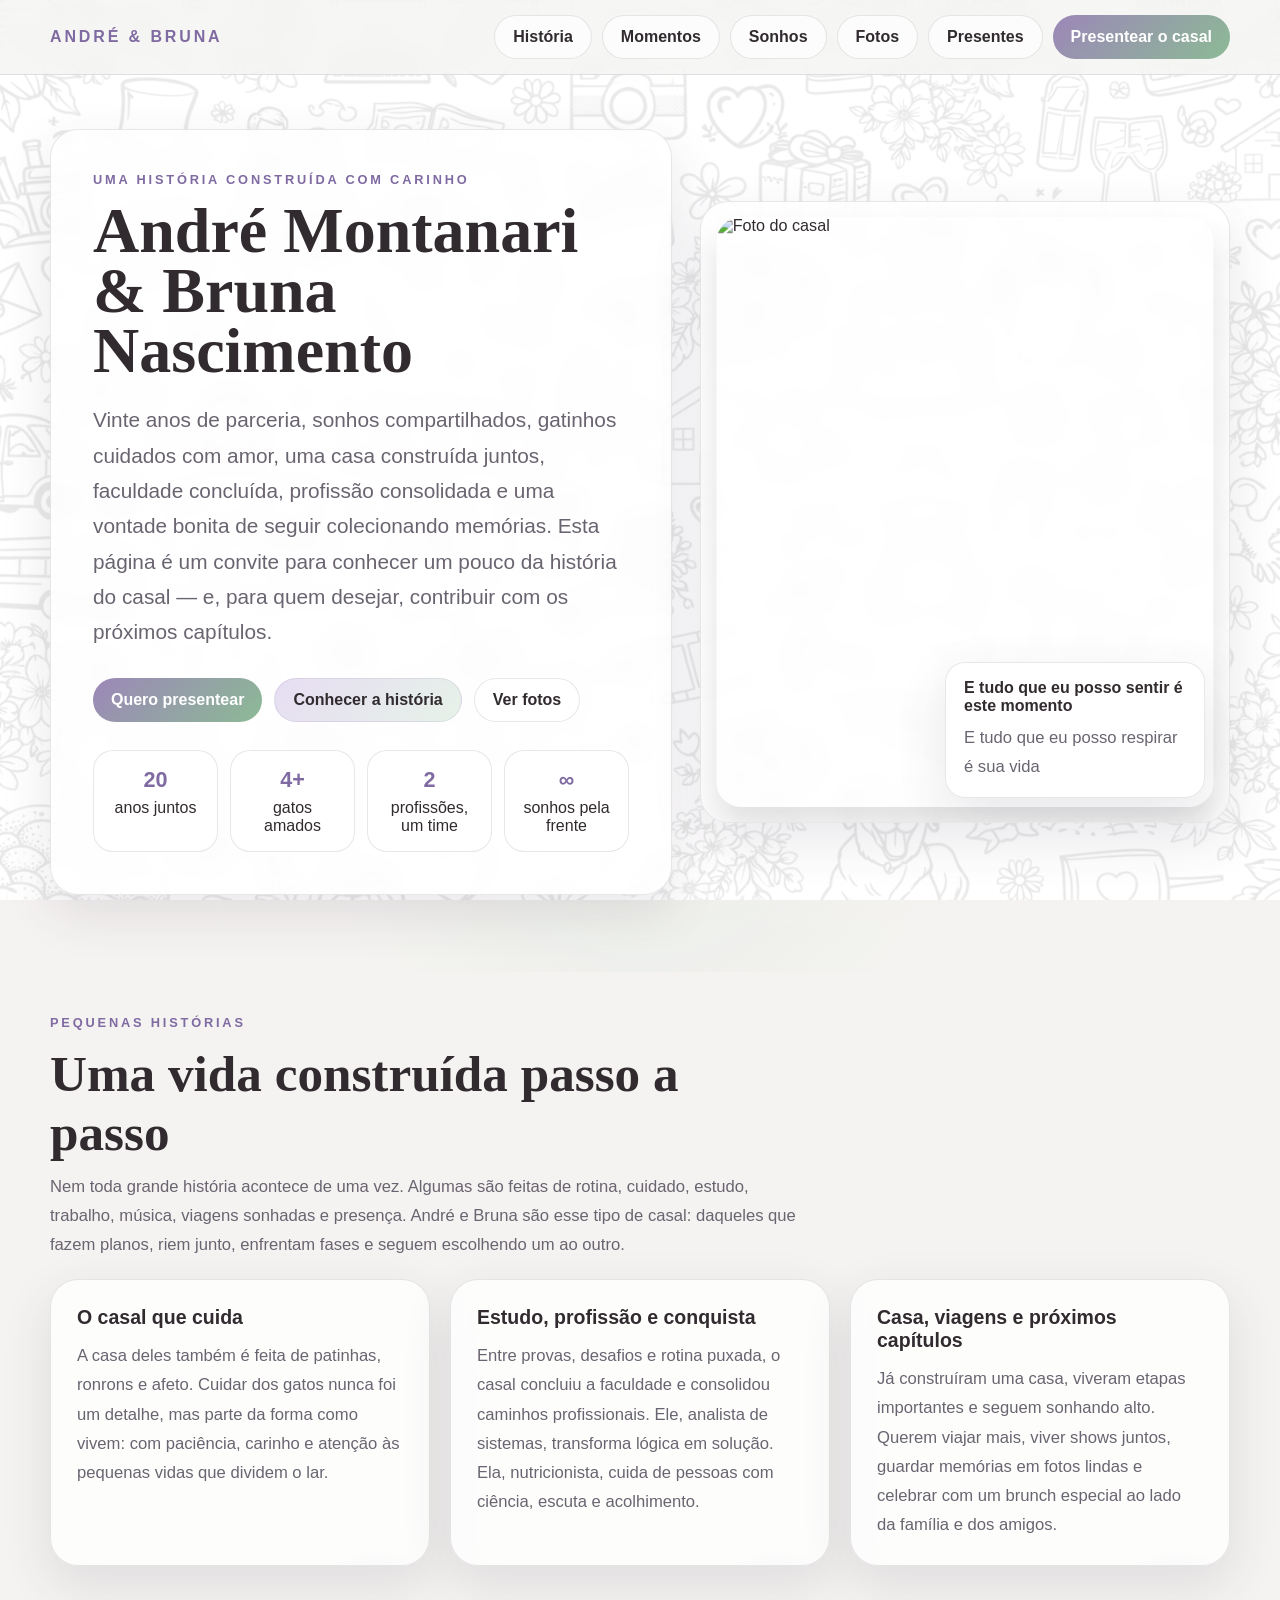
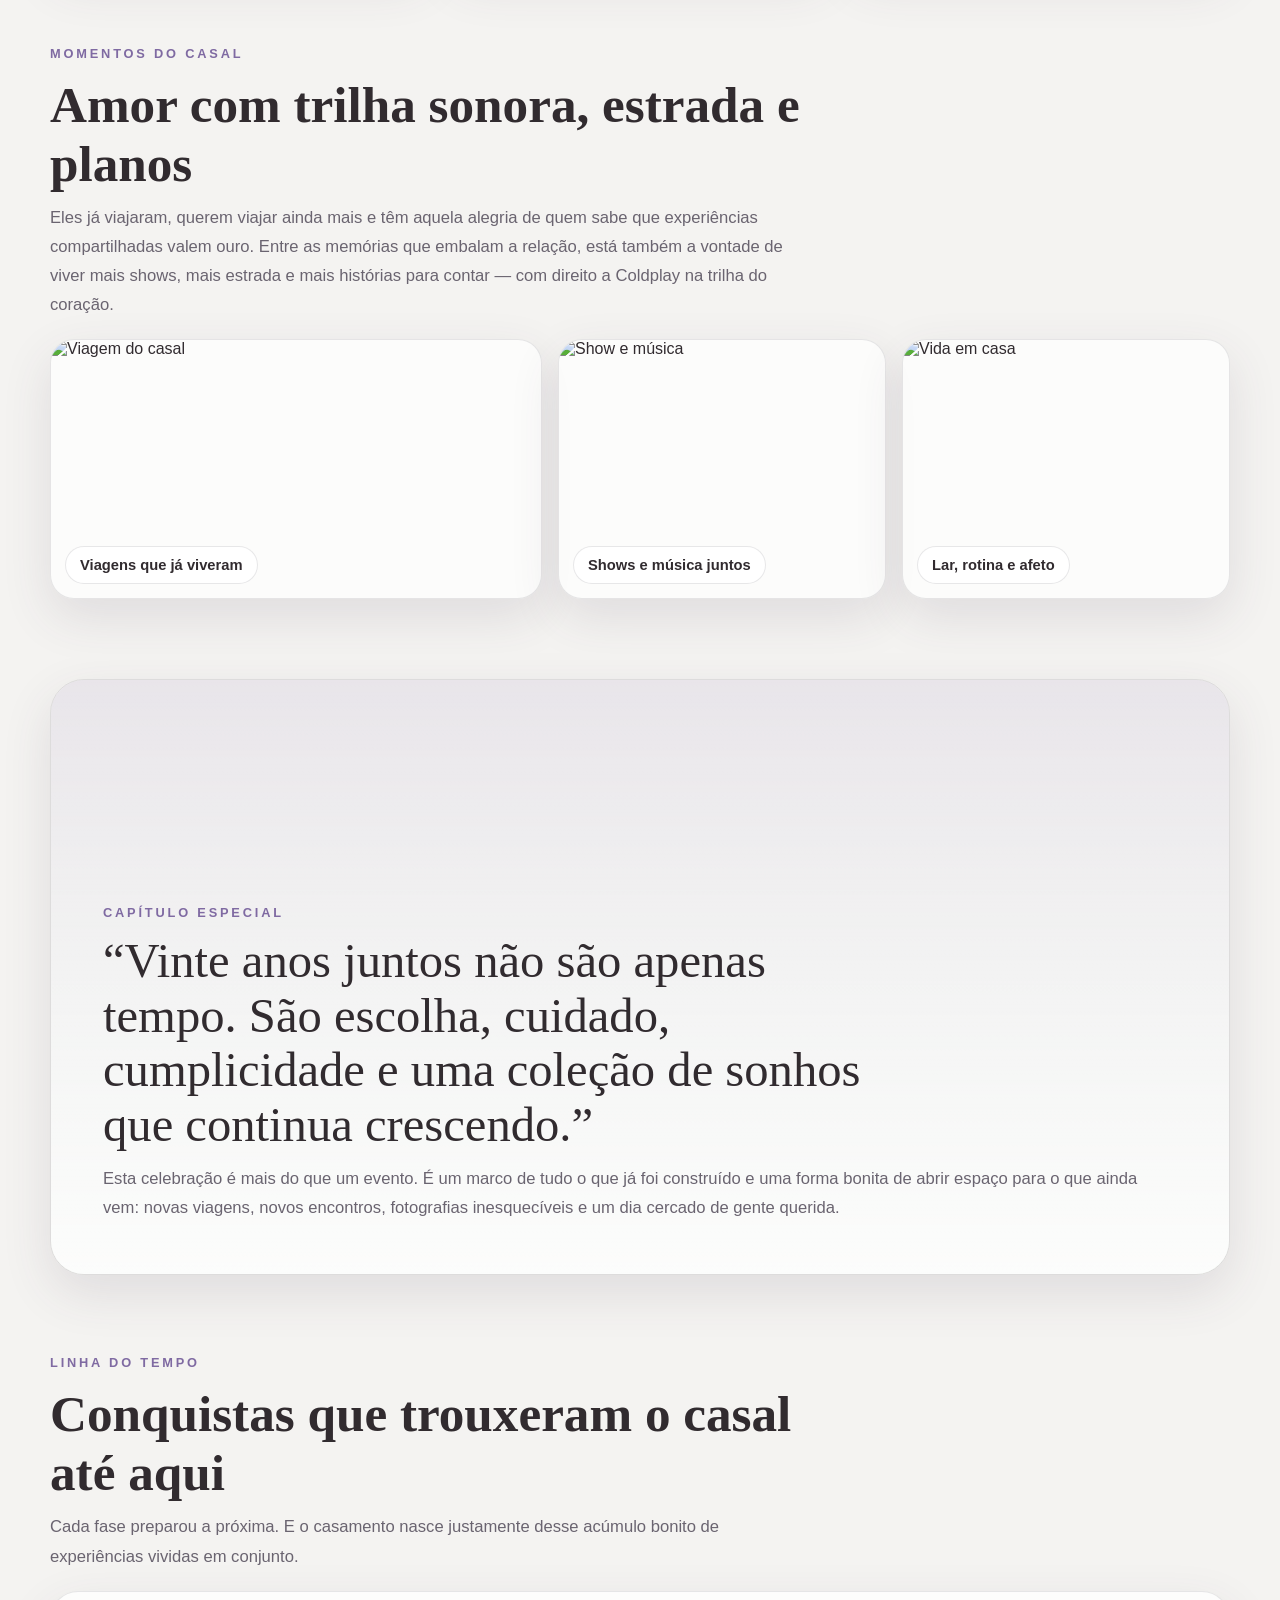
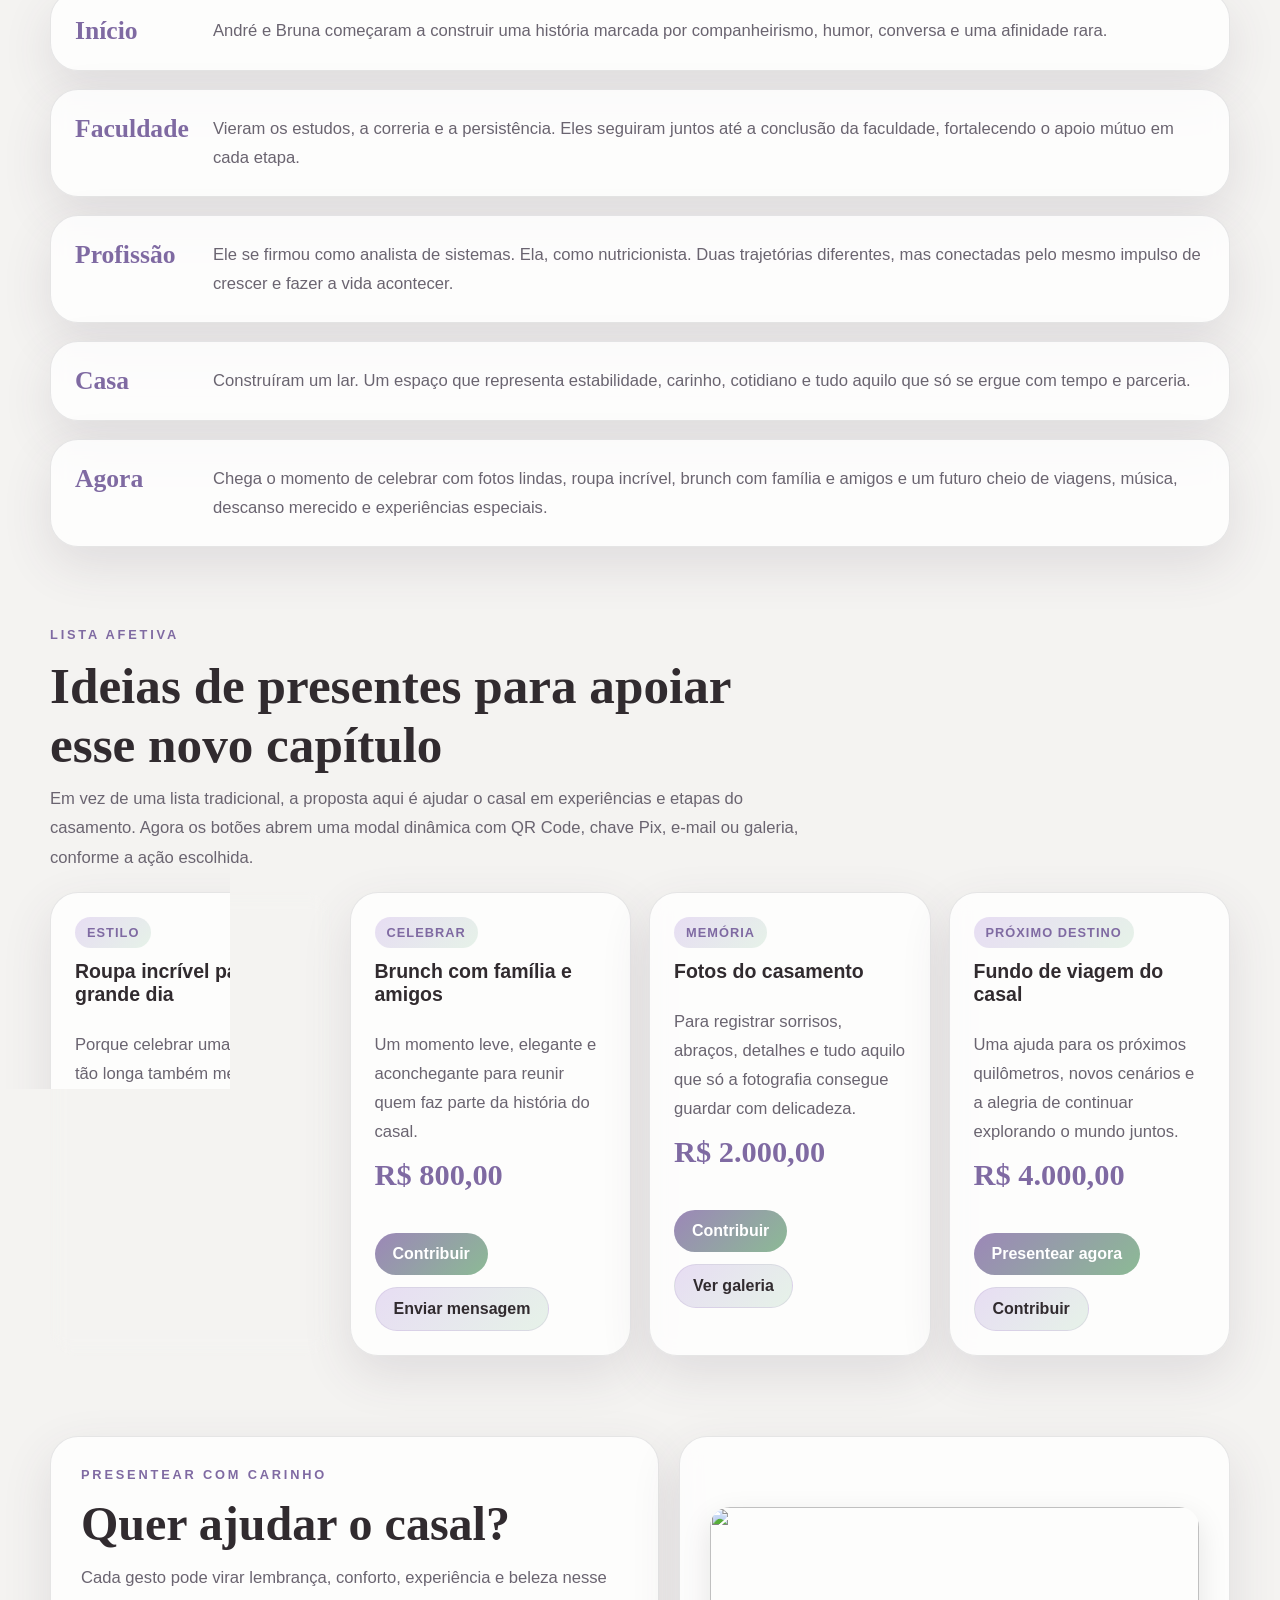
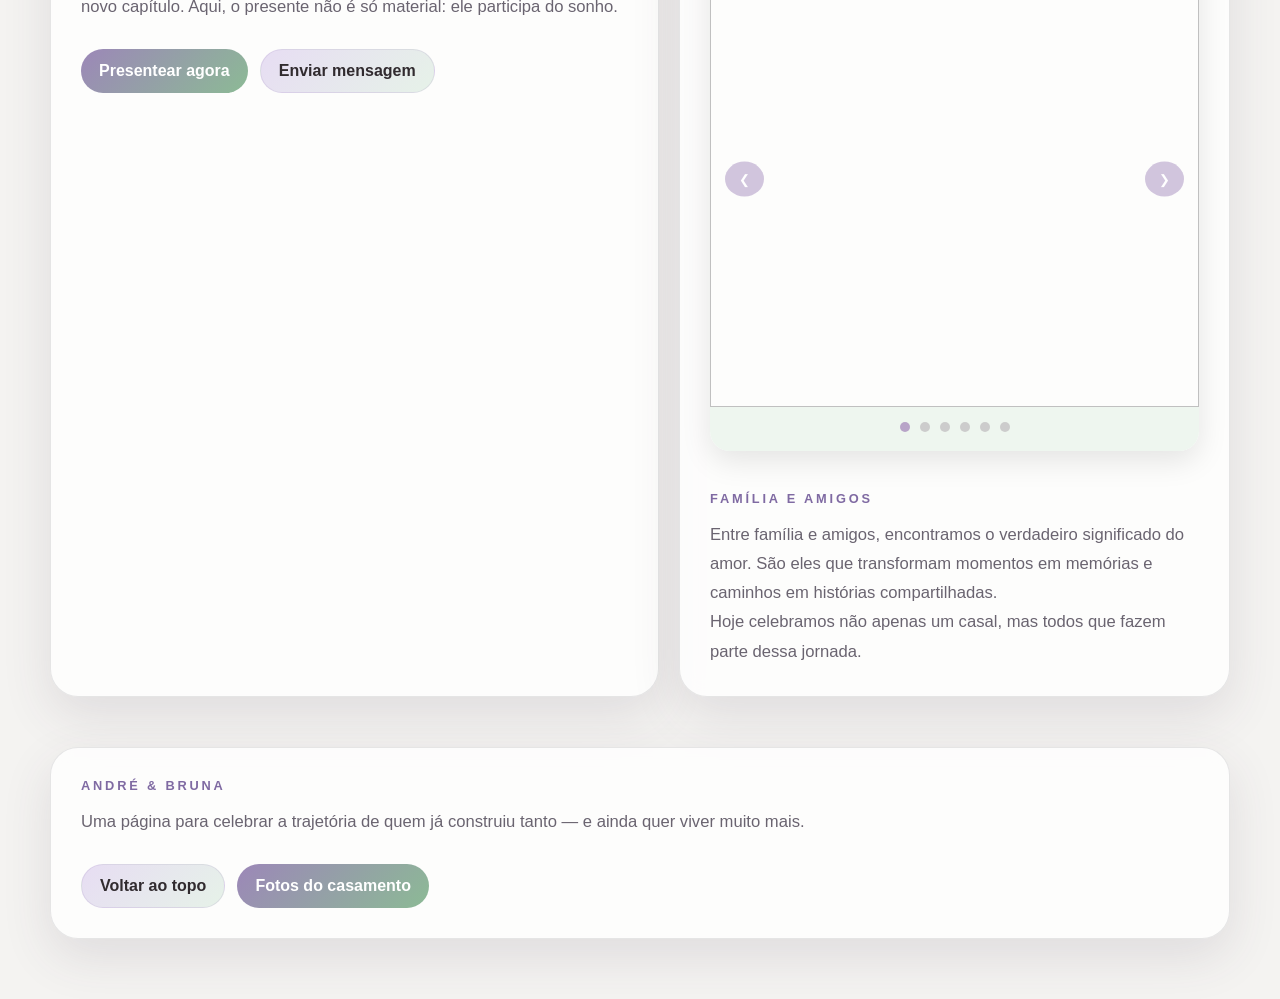
==== index.html @ 3eb87383 "Rename index.html.html to index.html" ====
<!DOCTYPE html>
<html lang="pt-BR">

<head>
  <meta charset="UTF-8" />
  <meta name="viewport" content="width=device-width, initial-scale=1.0" />
  <title>André & Bruna — Nossa História</title>
  <link href="style.css" rel="stylesheet" />
</head>

<body id="top">
  <div class="parallax-layer" id="pageParallax"></div>

  <header>
    <div class="container nav">
      <div class="brand">André & Bruna</div>
      <nav class="nav-links">
        <a href="#historia">História</a>
        <a href="#momentos">Momentos</a>
        <a href="#sonhos">Sonhos</a>
        <a href="#" data-open-modal="fotos">Fotos</a>
        <a href="#presentes">Presentes</a>
        <a href="#" data-open-modal="contribuir" class="btn primary">Presentear o casal</a>
      </nav>
    </div>
  </header>

  <main>
    <section class="hero">
      <div class="container hero-grid">
        <div class="hero-copy glass reveal">
          <div class="eyebrow">Uma história construída com carinho</div>
          <h1>André Montanari <br>& Bruna Nascimento</h1>
          <p class="subtitle">
            Vinte anos de parceria, sonhos compartilhados, gatinhos cuidados com amor, uma casa construída juntos,
            faculdade concluída, profissão consolidada e uma vontade bonita de seguir colecionando memórias.
            Esta página é um convite para conhecer um pouco da história do casal — e, para quem desejar,
            contribuir com os próximos capítulos.
          </p>

          <div class="hero-actions">
            <a href="#" class="btn primary" data-open-modal="presentear">Quero presentear</a>
            <a href="#historia" class="btn secondary">Conhecer a história</a>
            <a href="#" class="btn" data-open-modal="fotos">Ver fotos</a>
          </div>

          <div class="hero-mini">
            <div class="mini-item">
              <strong>20</strong>
              anos juntos
            </div>
            <div class="mini-item">
              <strong>4+</strong>
              gatos amados
            </div>
            <div class="mini-item">
              <strong>2</strong>
              profissões, um time
            </div>
            <div class="mini-item">
              <strong>∞</strong>
              sonhos pela frente
            </div>
          </div>
        </div>

        <div class="hero-photo-card glass reveal">
          <img class="hero-photo" src="fotos/foto_inicial.png" alt="Foto do casal" />
          <div class="floating-note">
            <strong>E tudo que eu posso sentir é este momento</strong>
            <div class="tiny" style="margin-top:8px;">
              E tudo que eu posso respirar é sua vida
            </div>
          </div>
        </div>
      </div>
    </section>

    <section id="historia">
      <div class="container">
        <div class="section-head reveal">
          <div class="eyebrow">Pequenas histórias</div>
          <h2>Uma vida construída passo a passo</h2>
          <p>
            Nem toda grande história acontece de uma vez. Algumas são feitas de rotina, cuidado, estudo, trabalho,
            música, viagens sonhadas e presença. André e Bruna são esse tipo de casal: daqueles que fazem planos,
            riem junto, enfrentam fases e seguem escolhendo um ao outro.
          </p>
        </div>

        <div class="story-grid">
          <article class="section-card glass reveal">
            <h3>O casal que cuida</h3>
            <p>
              A casa deles também é feita de patinhas, ronrons e afeto. Cuidar dos gatos nunca foi um detalhe,
              mas parte da forma como vivem: com paciência, carinho e atenção às pequenas vidas que dividem o lar.
            </p>
          </article>

          <article class="section-card glass reveal">
            <h3>Estudo, profissão e conquista</h3>
            <p>
              Entre provas, desafios e rotina puxada, o casal concluiu a faculdade e consolidou caminhos profissionais.
              Ele, analista de sistemas, transforma lógica em solução. Ela, nutricionista, cuida de pessoas com ciência,
              escuta e acolhimento.
            </p>
          </article>

          <article class="section-card glass reveal">
            <h3>Casa, viagens e próximos capítulos</h3>
            <p>
              Já construíram uma casa, viveram etapas importantes e seguem sonhando alto. Querem viajar mais,
              viver shows juntos, guardar memórias em fotos lindas e celebrar com um brunch especial ao lado da família
              e dos amigos.
            </p>
          </article>
        </div>
      </div>
    </section>

    <section id="momentos">
      <div class="container">
        <div class="section-head reveal">
          <div class="eyebrow">Momentos do casal</div>
          <h2>Amor com trilha sonora, estrada e planos</h2>
          <p>
            Eles já viajaram, querem viajar ainda mais e têm aquela alegria de quem sabe que experiências compartilhadas
            valem ouro. Entre as memórias que embalam a relação, está também a vontade de viver mais shows, mais estrada
            e mais histórias para contar — com direito a Coldplay na trilha do coração.
          </p>
        </div>

        <div class="photo-strip">
          <div class="photo-box reveal">
            <img src="fotos/foto_viagem.png" alt="Viagem do casal" />
            <div class="photo-label">Viagens que já viveram</div>
          </div>
          <div class="photo-box reveal">
            <img src="fotos/foto_show.png" alt="Show e música" />
            <div class="photo-label">Shows e música juntos</div>
          </div>
          <div class="photo-box reveal">
            <img src="fotos/foto_rotina.png" alt="Vida em casa" />
            <div class="photo-label">Lar, rotina e afeto</div>
          </div>
        </div>
      </div>
    </section>

    <section>
      <div class="container">
        <div class="parallax-banner reveal">
          <div class="parallax-media" id="bannerParallax"></div>
          <div class="parallax-overlay"></div>
          <div class="parallax-content">
            <div class="eyebrow">Capítulo especial</div>
            <div class="quote">
              “Vinte anos juntos não são apenas tempo. São escolha, cuidado, cumplicidade e uma coleção de sonhos que
              continua crescendo.”
            </div>
            <p>
              Esta celebração é mais do que um evento. É um marco de tudo o que já foi construído e uma forma bonita
              de abrir espaço para o que ainda vem: novas viagens, novos encontros, fotografias inesquecíveis e um dia
              cercado de gente querida.
            </p>
          </div>
        </div>
      </div>
    </section>

    <section id="sonhos">
      <div class="container">
        <div class="section-head reveal">
          <div class="eyebrow">Linha do tempo</div>
          <h2>Conquistas que trouxeram o casal até aqui</h2>
          <p>
            Cada fase preparou a próxima. E o casamento nasce justamente desse acúmulo bonito de experiências vividas em
            conjunto.
          </p>
        </div>

        <div class="timeline">
          <article class="timeline-card glass reveal">
            <div class="timeline-year">Início</div>
            <p>
              André e Bruna começaram a construir uma história marcada por companheirismo, humor, conversa e uma
              afinidade rara.
            </p>
          </article>
          <article class="timeline-card glass reveal">
            <div class="timeline-year">Faculdade</div>
            <p>
              Vieram os estudos, a correria e a persistência. Eles seguiram juntos até a conclusão da faculdade,
              fortalecendo o apoio mútuo em cada etapa.
            </p>
          </article>
          <article class="timeline-card glass reveal">
            <div class="timeline-year">Profissão</div>
            <p>
              Ele se firmou como analista de sistemas. Ela, como nutricionista. Duas trajetórias diferentes, mas
              conectadas
              pelo mesmo impulso de crescer e fazer a vida acontecer.
            </p>
          </article>
          <article class="timeline-card glass reveal">
            <div class="timeline-year">Casa</div>
            <p>
              Construíram um lar. Um espaço que representa estabilidade, carinho, cotidiano e tudo aquilo que só se
              ergue com tempo e parceria.
            </p>
          </article>
          <article class="timeline-card glass reveal">
            <div class="timeline-year">Agora</div>
            <p>
              Chega o momento de celebrar com fotos lindas, roupa incrível, brunch com família e amigos e um futuro
              cheio de viagens,
              música, descanso merecido e experiências especiais.
            </p>
          </article>
        </div>
      </div>
    </section>

    <section id="presentes">
      <div class="container">
        <div class="section-head reveal">
          <div class="eyebrow">Lista afetiva</div>
          <h2>Ideias de presentes para apoiar esse novo capítulo</h2>
          <p>
            Em vez de uma lista tradicional, a proposta aqui é ajudar o casal em experiências e etapas do casamento.
            Agora os botões abrem uma modal dinâmica com QR Code, chave Pix, e-mail ou galeria, conforme a ação
            escolhida.
          </p>
        </div>

        <div class="wish-grid">

          <article class="gift-card glass reveal">
            <div class="tag">Estilo</div>
            <h3>Roupa incrível para o grande dia</h3>
            <p>
              Porque celebrar uma história tão longa também merece beleza, presença e um visual à altura do momento.
            </p>
            <div class="price">R$ 700,00</div>
            <div class="gift-actions">
              <a href="#" class="btn primary" data-open-modal="presentear">Presentear agora</a>
              <a href="#" class="btn secondary" data-open-modal="mensagem">Enviar mensagem</a>
            </div>
          </article>

          <article class="gift-card glass reveal">
            <div class="tag">Celebrar</div>
            <h3>Brunch com família e amigos</h3>
            <p>
              Um momento leve, elegante e aconchegante para reunir quem faz parte da história do casal.
            </p>
            <div class="price">R$ 800,00</div>
            <div class="gift-actions">
              <a href="#" class="btn primary" data-open-modal="contribuir">Contribuir</a>
              <a href="#" class="btn secondary" data-open-modal="mensagem">Enviar mensagem</a>
            </div>
          </article>


          <article class="gift-card glass reveal">
            <div class="tag">Memória</div>
            <h3>Fotos do casamento</h3>
            <p>
              Para registrar sorrisos, abraços, detalhes e tudo aquilo que só a fotografia consegue guardar com
              delicadeza.
            </p>
            <div class="price">R$ 2.000,00</div>
            <div class="gift-actions">
              <a href="#" class="btn primary" data-open-modal="fotos">Contribuir</a>
              <a href="#" class="btn secondary" data-open-modal="fotos">Ver galeria</a>
            </div>
          </article>



          <article class="gift-card glass reveal">
            <div class="tag">Próximo destino</div>
            <h3>Fundo de viagem do casal</h3>
            <p>
              Uma ajuda para os próximos quilômetros, novos cenários e a alegria de continuar explorando o mundo juntos.
            </p>
            <div class="price">R$ 4.000,00</div>
            <div class="gift-actions">
              <a href="#" class="btn primary" data-open-modal="presentear">Presentear agora</a>
              <a href="#" class="btn secondary" data-open-modal="contribuir">Contribuir</a>
            </div>
          </article>
        </div>
      </div>
    </section>

    <section id="ajudar">
      <div class="container cta-panel">
        <div class="cta-box glass reveal">
          <div class="eyebrow">Presentear com carinho</div>
          <h2
            style="font-family: Georgia, 'Times New Roman', serif; font-size: clamp(2rem, 4vw, 3rem); margin-bottom: 12px;">
            Quer ajudar o casal?</h2>
          <p>
            Cada gesto pode virar lembrança, conforto, experiência e beleza nesse novo capítulo. Aqui, o presente não é
            só material:
            ele participa do sonho.
          </p>
          <div class="button-stack">
            <a href="#" class="btn primary" data-open-modal="presentear">Presentear agora</a>
            <a href="#" class="btn secondary" data-open-modal="mensagem">Enviar mensagem</a>
          </div>
        </div>


        <div class="footer-card glass reveal">
          <div class="casal-slider">
          <div class="casal-slides">
            <img src="fotos/primeiro_ano.png" class="casal-slide active">
            <img src="fotos/bru_faby.png" class="casal-slide">
            <img src="fotos/amigos.png" class="casal-slide">
            <img src="fotos/familia.jpeg" class="casal-slide">
            <img src="fotos/carlos_e_amanda.jpeg" class="casal-slide">
            <img src="fotos/bruna_familia.jpeg" class="casal-slide">
          </div>

          <button class="casal-prev">&#10094;</button>
          <button class="casal-next">&#10095;</button>

          <div class="casal-dots"></div>
        </div>
          <div class="eyebrow">Família e Amigos</div>
          <p>
            Entre família e amigos, encontramos o verdadeiro significado do amor.
            São eles que transformam momentos em memórias e caminhos em histórias compartilhadas.
          </p>
          <p class="tiny">
            Hoje celebramos não apenas um casal, mas todos que fazem parte dessa jornada.
          </p>

        </div>
        
      </div>
    </section>
  </main>

  <footer>
    <div class="container">
      <div class="footer-card glass reveal">
        <div class="eyebrow">André & Bruna</div>
        <p>
          Uma página para celebrar a trajetória de quem já construiu tanto — e ainda quer viver muito mais.
        </p>
        <div class="button-stack">
          <a href="#top" class="btn secondary">Voltar ao topo</a>
          <a href="#" class="btn primary" data-open-modal="fotos">Fotos do casamento</a>
        </div>
      </div>
    </div>
  </footer>

  <div class="modal" id="dynamicModal" aria-hidden="true">
    <div class="modal-panel">
      <div class="modal-close">
        <button type="button" id="closeModal" aria-label="Fechar modal">✕</button>
      </div>
      <div class="modal-content">
        <div class="modal-gallery">
          <div class="carousel">
            <div class="carousel-track" id="carouselTrack"></div>
            <div class="carousel-nav">
              <button type="button" id="prevSlide" aria-label="Foto anterior">←</button>
              <button type="button" id="nextSlide" aria-label="Próxima foto">→</button>
            </div>
          </div>
          <div class="carousel-dots" id="carouselDots"></div>
        </div>
        <div class="modal-info">
          <div class="modal-tag" id="modalTag">Modal</div>
          <div class="modal-title" id="modalTitle">Título</div>
          <p class="modal-copy" id="modalCopy">Conteúdo</p>
          <div class="modal-value" id="modalValue"></div>
          <div class="pix-box" id="pixBox">
            <div class="pix-row">
              <div class="qrcode">
                <img id="qrImage"
                  src="https://api.qrserver.com/v1/create-qr-code/?size=400x400&data=chavepix@example.com"
                  alt="QR Code Pix" />
              </div>
              <div class="pix-code">
                <strong>Chave Pix</strong>
                <div class="code-box" id="pixKey">chavepix@example.com</div>
                <strong style="display:block; margin-top:14px;">Pix copia e cola</strong>
                <div class="code-box" id="pixCopyCode">
                  00020126330014BR.GOV.BCB.PIX0111chavepix5204000053039865802BR5925Andre e
                  Bruna6009SAOPAULO62070503***6304ABCD</div>
              </div>
            </div>
            <div class="modal-actions">
              <button type="button" class="modal-btn primary" id="copyPixBtn">Copiar chave Pix</button>
              <button type="button" class="modal-btn secondary" id="copyCodeBtn">Copiar código Pix</button>
            </div>
            <div class="modal-note" id="pixNote">Substitua a chave e o QR Code pelos dados reais do casal.</div>
          </div>
          <div class="modal-actions" id="extraActions"></div>
        </div>
      </div>
    </div>
  </div>

  <script src="script.js"></script>


  <script>
    let index = 0;
    const slides = document.querySelectorAll(".slide");
    const dotsContainer = document.querySelector(".dots");

    // Criar dots
    slides.forEach((_, i) => {
      const dot = document.createElement("span");
      dot.addEventListener("click", () => showSlide(i));
      dotsContainer.appendChild(dot);
    });

    const dots = document.querySelectorAll(".dots span");

    function showSlide(i) {
      slides[index].classList.remove("active");
      dots[index].classList.remove("active");

      index = i;

      slides[index].classList.add("active");
      dots[index].classList.add("active");
    }

    function nextSlide() {
      let i = (index + 1) % slides.length;
      showSlide(i);
    }

    function prevSlide() {
      let i = (index - 1 + slides.length) % slides.length;
      showSlide(i);
    }

    // Botões
    document.querySelector(".next").onclick = nextSlide;
    document.querySelector(".prev").onclick = prevSlide;

    // Autoplay
    setInterval(nextSlide, 4000);

    // Inicial
    showSlide(0);
  </script>



</body>


</html>
---- style.css ----
:root {
    --bg: #f4f3f1;
    --surface: rgba(255, 255, 255, 0.78);
    --surface-strong: rgba(255, 255, 255, 0.9);
    --text: #312b2f;
    --muted: #6a6470;
    --line: rgba(86, 88, 96, 0.14);
    --accent: #9c87b8;
    --accent-strong: #7f6aa2;
    --accent-soft: #e7ddf3;
    --green: #b9d8bf;
    --green-strong: #8cba95;
    --green-soft: #e6f2e8;
    --shadow: 0 18px 50px rgba(70, 60, 80, 0.12);
    --radius: 28px;
    --max: 1180px;
}

* {
    box-sizing: border-box;
}

html {
    scroll-behavior: smooth;
}

body {
    margin: 0;
    font-family: "Segoe UI", Arial, sans-serif;
    color: var(--text);
    background: var(--bg);
    overflow-x: hidden;
}

body::before {
    content: "";
    position: fixed;
    inset: 0;
    background:
        linear-gradient(rgba(244, 243, 241, 0.9), rgba(244, 243, 241, 0.92)),
        url('a_black_and_white_seamless_digital_line_art_illust.png') center/cover no-repeat;
    z-index: -3;
    transform: scale(1.05);
    filter: saturate(.8);
}

.parallax-layer {
    position: fixed;
    inset: -8%;
    background:
        radial-gradient(circle at 20% 20%, rgba(255, 255, 255, 0.55), transparent 30%),
        radial-gradient(circle at 80% 30%, rgba(156, 135, 184, 0.18), transparent 25%),
        radial-gradient(circle at 50% 80%, rgba(185, 216, 191, 0.18), transparent 30%);
    z-index: -2;
    will-change: transform;
    pointer-events: none;
}

.container {
    width: min(calc(100% - 32px), var(--max));
    margin: 0 auto;
}

.glass {
    background: var(--surface);
    border: 1px solid var(--line);
    backdrop-filter: blur(10px);
    -webkit-backdrop-filter: blur(10px);
    box-shadow: var(--shadow);
}

header {
    position: sticky;
    top: 0;
    z-index: 40;
    backdrop-filter: blur(10px);
    -webkit-backdrop-filter: blur(10px);
    background: rgba(244, 243, 241, 0.76);
    border-bottom: 1px solid var(--line);
}

.nav {
    display: flex;
    align-items: center;
    justify-content: space-between;
    gap: 20px;
    min-height: 74px;
}

.brand {
    font-size: 1rem;
    letter-spacing: .18em;
    text-transform: uppercase;
    font-weight: 700;
    color: var(--accent-strong);
}

.nav-links {
    display: flex;
    flex-wrap: wrap;
    gap: 10px;
}

.nav-links a,
.btn,
.modal-btn {
    text-decoration: none;
    color: var(--text);
    border: 1px solid var(--line);
    background: rgba(255, 255, 255, 0.68);
    padding: 12px 18px;
    border-radius: 999px;
    transition: transform .25s ease, box-shadow .25s ease, background .25s ease, border-color .25s ease;
    display: inline-flex;
    align-items: center;
    justify-content: center;
    gap: 8px;
    cursor: pointer;
    font-weight: 600;
}

.nav-links a:hover,
.btn:hover,
.modal-btn:hover {
    transform: translateY(-2px) scale(1.02);
    box-shadow: 0 12px 24px rgba(70, 60, 80, .09);
    border-color: rgba(156, 135, 184, .35);
    background: rgba(255, 255, 255, .94);
}

.btn.primary,
.modal-btn.primary {
    background: linear-gradient(135deg, var(--accent), var(--green-strong));
    color: #fff;
    border: none;
}

.btn.secondary,
.modal-btn.secondary {
    background: linear-gradient(135deg, var(--accent-soft), var(--green-soft));
    border-color: rgba(156, 135, 184, .18);
}

.btn.primary:hover,
.modal-btn.primary:hover {
    box-shadow: 0 14px 28px rgba(127, 106, 162, .22);
}

.hero {
    min-height: 100vh;
    display: grid;
    align-items: center;
    padding: 44px 0 70px;
}

.hero::before {
    content: "";
    position: absolute;
    inset: 0;
    background: url('bg.png') center / cover no-repeat;
    z-index: -2;
}

.hero::after {
    content: "";
    position: absolute;
    inset: 0;
    background: rgba(255, 255, 255, 0.9);
    /* 👈 ajuste aqui */
    z-index: -1;
}

.hero-grid {
    display: grid;
    grid-template-columns: 1.08fr .92fr;
    gap: 28px;
    align-items: center;
}

.hero-copy,
.hero-photo-card,
.section-card,
.timeline-card,
.gift-card,
.footer-card,
.cta-box {
    border-radius: var(--radius);
}

.hero-copy {
    padding: 42px;
}

.eyebrow {
    text-transform: uppercase;
    letter-spacing: .22em;
    font-size: .8rem;
    color: var(--accent-strong);
    margin-bottom: 14px;
    font-weight: 700;
}

h1,
h2,
h3 {
    margin: 0;
}

h1 {
    font-family: Georgia, "Times New Roman", serif;
    font-size: clamp(2.6rem, 5vw, 5rem);
    line-height: .94;
    margin-bottom: 18px;
}

.subtitle {
    font-size: clamp(1.08rem, 1.8vw, 1.3rem);
    line-height: 1.7;
    color: var(--muted);
    max-width: 62ch;
}

.hero-actions,
.gift-actions,
.button-stack,
.modal-actions {
    margin-top: 28px;
    display: flex;
    gap: 12px;
    flex-wrap: wrap;
}

.hero-mini {
    display: grid;
    grid-template-columns: repeat(4, minmax(0, 1fr));
    gap: 12px;
    margin-top: 28px;
}

.mini-item {
    border-radius: 20px;
    padding: 16px;
    text-align: center;
    background: rgba(255, 255, 255, 0.74);
    border: 1px solid var(--line);
}

.mini-item strong {
    display: block;
    font-size: 1.35rem;
    margin-bottom: 6px;
    color: var(--accent-strong);
}

.hero-photo-card {
    position: relative;
    padding: 18px;
    overflow: hidden;
    min-height: 620px;
}

.hero-photo {
    width: 100%;
    height: 100%;
    min-height: 584px;
    border-radius: 24px;
    object-fit: cover;
    display: block;
    box-shadow: 0 20px 34px rgba(0, 0, 0, .12);
    transform: scale(1.01);
    transition: transform .5s ease;
}

.hero-photo-card:hover .hero-photo {
    transform: scale(1.04);
}

.floating-note {
    position: absolute;
    right: 24px;
    bottom: 24px;
    max-width: 260px;
    padding: 16px 18px;
    border-radius: 20px;
    background: rgba(255, 255, 255, .9);
    border: 1px solid var(--line);
    box-shadow: var(--shadow);
}

section {
    padding: 40px 0;
}

.section-head {
    margin-bottom: 20px;
    max-width: 760px;
}

.section-head h2 {
    font-family: Georgia, "Times New Roman", serif;
    font-size: clamp(2rem, 4vw, 3.2rem);
    margin-bottom: 10px;
}

.section-head p,
.section-card p,
.timeline-card p,
.gift-card p,
.cta-box p,
.footer-card p,
.parallax-content p,
.modal-copy,
.tiny {
    margin: 0;
    color: var(--muted);
    line-height: 1.75;
    font-size: 1.04rem;
}

.story-grid {
    display: grid;
    grid-template-columns: repeat(3, minmax(0, 1fr));
    gap: 20px;
}

.section-card {
    padding: 26px;
    position: relative;
    overflow: hidden;
}

.section-card::after,
.gift-card::after {
    content: "";
    position: absolute;
    inset: auto -10% -55% auto;
    width: 180px;
    height: 180px;
    border-radius: 50%;
    background: radial-gradient(circle, rgba(156, 135, 184, .15), transparent 65%);
    pointer-events: none;
}

.section-card h3,
.gift-card h3 {
    font-size: 1.22rem;
    margin-bottom: 12px;
}

.photo-strip {
    margin-top: 20px;
    display: grid;
    grid-template-columns: 1.2fr .8fr .8fr;
    gap: 16px;
}

.photo-box {
    min-height: 260px;
    border-radius: 24px;
    overflow: hidden;
    position: relative;
    box-shadow: var(--shadow);
    border: 1px solid var(--line);
    background: rgba(255, 255, 255, .72);
}

.photo-box img,
.carousel-slide img {
    width: 100%;
    height: 100%;
    object-fit: cover;
    display: block;
    transition: transform .45s ease, filter .45s ease;
}

.photo-box:hover img,
.carousel-slide:hover img {
    transform: scale(1.05);
    filter: saturate(1.05);
}

.photo-label {
    position: absolute;
    left: 14px;
    bottom: 14px;
    padding: 10px 14px;
    border-radius: 999px;
    background: rgba(255, 255, 255, .88);
    font-size: .92rem;
    font-weight: 700;
    border: 1px solid var(--line);
}

.timeline {
    display: grid;
    gap: 18px;
}

.timeline-card {
    display: grid;
    grid-template-columns: 120px 1fr;
    gap: 18px;
    padding: 24px;
}

.timeline-year {
    font-size: 1.6rem;
    font-weight: 800;
    color: var(--accent-strong);
    font-family: Georgia, "Times New Roman", serif;
}

.wish-grid {
    display: grid;
    grid-template-columns: repeat(4, minmax(0, 1fr));
    gap: 18px;
}

.gift-card {
    padding: 24px;
    display: flex;
    flex-direction: column;
    gap: 12px;
    min-height: 260px;
    position: relative;
    overflow: hidden;
}

.gift-card .tag {
    width: fit-content;
    padding: 8px 12px;
    border-radius: 999px;
    background: linear-gradient(135deg, var(--accent-soft), var(--green-soft));
    color: var(--accent-strong);
    font-size: .8rem;
    letter-spacing: .08em;
    text-transform: uppercase;
    font-weight: 700;
}

.price {
    font-size: 1.9rem;
    font-family: Georgia, "Times New Roman", serif;
    color: var(--accent-strong);
    font-weight: 700;
}

.parallax-banner {
    position: relative;
    min-height: 66vh;
    border-radius: 34px;
    overflow: hidden;
    border: 1px solid var(--line);
    box-shadow: var(--shadow);
}

.parallax-media,
.parallax-overlay {
    position: absolute;
    inset: 0;
}

.parallax-media {
    background:
        linear-gradient(rgba(156, 135, 184, .18), rgba(185, 216, 191, .18)),
        url('a_black_and_white_seamless_digital_line_art_illust.png') center/cover no-repeat;
    transform: scale(1.15);
    will-change: transform;
}

.parallax-overlay {
    background: linear-gradient(180deg, rgba(255, 255, 255, .18), rgba(255, 255, 255, .86));
}

.parallax-content {
    position: relative;
    z-index: 2;
    min-height: 66vh;
    padding: 52px;
    display: flex;
    flex-direction: column;
    justify-content: flex-end;
}

.quote {
    max-width: 760px;
    font-family: Georgia, "Times New Roman", serif;
    font-size: clamp(1.8rem, 3.8vw, 3.5rem);
    line-height: 1.12;
    margin-bottom: 12px;
}

.cta-panel {
    display: grid;
    grid-template-columns: 1.05fr .95fr;
    gap: 20px;
    align-items: stretch;
}

.footer-card,
.cta-box {
    padding: 30px;
}

footer {
    padding: 10px 0 60px;
}

.reveal {
    opacity: 0;
    transform: translateY(28px);
    transition: opacity .8s ease, transform .8s ease;
}

.reveal.is-visible {
    opacity: 1;
    transform: translateY(0);
}

.modal {
    position: fixed;
    inset: 0;
    display: none;
    align-items: center;
    justify-content: center;
    padding: 24px;
    z-index: 100;
    background: rgba(44, 36, 54, 0.48);
    backdrop-filter: blur(8px);
    -webkit-backdrop-filter: blur(8px);
}

.modal.is-open {
    display: flex;
}

.modal-panel {
    width: min(1040px, 100%);
    max-height: min(90vh, 900px);
    overflow: auto;
    border-radius: 30px;
    background: rgba(255, 255, 255, 0.94);
    border: 1px solid var(--line);
    box-shadow: 0 24px 60px rgba(34, 24, 42, 0.22);
    position: relative;
}

.modal-close {
    position: sticky;
    top: 18px;
    margin-left: auto;
    right: 18px;
    display: flex;
    justify-content: flex-end;
    padding: 18px 18px 0;
    z-index: 2;
}

.modal-close button {
    width: 44px;
    height: 44px;
    border-radius: 50%;
    border: 1px solid var(--line);
    background: rgba(255, 255, 255, 0.9);
    cursor: pointer;
    font-size: 1.2rem;
    color: var(--text);
}

.modal-content {
    padding: 0 28px 30px;
    display: grid;
    grid-template-columns: 1fr 1fr;
    gap: 24px;
    align-items: start;
}

.modal-gallery,
.modal-info {
    min-width: 0;
}

.carousel {
    position: relative;
    border-radius: 26px;
    overflow: hidden;
    border: 1px solid var(--line);
    background: linear-gradient(135deg, var(--accent-soft), var(--green-soft));
    min-height: 520px;
    box-shadow: var(--shadow);
}

.carousel-track {
    display: flex;
    transition: transform .45s ease;
    height: 100%;
}

.carousel-slide {
    min-width: 100%;
    min-height: 520px;
    position: relative;
}

.carousel-slide::after {
    content: attr(data-caption);
    position: absolute;
    left: 18px;
    bottom: 18px;
    padding: 10px 14px;
    border-radius: 999px;
    background: rgba(255, 255, 255, 0.88);
    border: 1px solid var(--line);
    font-size: .92rem;
    font-weight: 700;
}

.carousel-nav {
    position: absolute;
    inset: auto 16px 16px auto;
    display: flex;
    gap: 10px;
    z-index: 2;
}

.carousel-nav button,
.carousel-dots button {
    border: 1px solid var(--line);
    background: rgba(255, 255, 255, .88);
    cursor: pointer;
    transition: transform .2s ease, background .2s ease;
}

.carousel-nav button {
    width: 44px;
    height: 44px;
    border-radius: 50%;
    font-size: 1rem;
}

.carousel-nav button:hover,
.carousel-dots button:hover {
    transform: scale(1.06);
}

.carousel-dots {
    display: flex;
    gap: 8px;
    margin-top: 14px;
    flex-wrap: wrap;
}

.carousel-dots button {
    width: 12px;
    height: 12px;
    border-radius: 50%;
    padding: 0;
}

.carousel-dots button.is-active {
    background: var(--accent-strong);
    border-color: var(--accent-strong);
}

.modal-info {
    padding: 8px 6px 6px;
}

.modal-tag {
    display: inline-flex;
    padding: 8px 12px;
    border-radius: 999px;
    background: linear-gradient(135deg, var(--accent-soft), var(--green-soft));
    color: var(--accent-strong);
    font-size: .8rem;
    font-weight: 700;
    letter-spacing: .08em;
    text-transform: uppercase;
    margin-bottom: 14px;
}

.modal-title {
    font-family: Georgia, "Times New Roman", serif;
    font-size: clamp(2rem, 4vw, 3rem);
    line-height: 1.05;
    margin-bottom: 14px;
}

.modal-value {
    font-family: Georgia, "Times New Roman", serif;
    font-size: 2rem;
    color: var(--accent-strong);
    margin: 16px 0;
}

.pix-box {
    margin-top: 18px;
    padding: 18px;
    border-radius: 22px;
    border: 1px solid var(--line);
    background: linear-gradient(135deg, rgba(231, 221, 243, .5), rgba(230, 242, 232, .7));
}

.pix-row {
    display: flex;
    gap: 18px;
    align-items: center;
    flex-wrap: wrap;
}

.qrcode {
    width: 180px;
    height: 180px;
    border-radius: 18px;
    overflow: hidden;
    background: #fff;
    border: 1px solid var(--line);
    display: flex;
    align-items: center;
    justify-content: center;
    box-shadow: 0 10px 24px rgba(70, 60, 80, .08);
}

.qrcode img {
    width: 100%;
    height: 100%;
    object-fit: cover;
    display: block;
}

.pix-code {
    flex: 1;
    min-width: 240px;
}

.code-box {
    margin-top: 10px;
    padding: 14px 16px;
    border-radius: 18px;
    background: rgba(255, 255, 255, .78);
    border: 1px dashed rgba(127, 106, 162, .35);
    font-family: Consolas, monospace;
    font-size: .94rem;
    word-break: break-all;
}

.modal-note {
    margin-top: 12px;
    font-size: .92rem;
    color: var(--muted);
}

@media (max-width: 1100px) {

    .hero-grid,
    .cta-panel,
    .story-grid,
    .wish-grid,
    .photo-strip,
    .modal-content {
        grid-template-columns: 1fr 1fr;
    }

    .photo-strip .photo-box:first-child {
        grid-column: 1 / -1;
    }

    .hero-mini {
        grid-template-columns: repeat(2, minmax(0, 1fr));
    }
}

@media (max-width: 760px) {
    .nav {
        padding: 10px 0;
    }

    .nav-links {
        display: none;
    }

    .hero,
    section {
        padding: 24px 0;
    }

    .hero-grid,
    .story-grid,
    .wish-grid,
    .cta-panel,
    .photo-strip,
    .timeline-card,
    .modal-content {
        grid-template-columns: 1fr;
    }

    .hero-copy,
    .parallax-content,
    .footer-card,
    .cta-box,
    .section-card,
    .gift-card,
    .timeline-card,
    .modal-content {
        padding: 22px;
    }

    .hero-photo-card {
        min-height: auto;
    }

    .hero-photo {
        min-height: 360px;
    }

    .hero-mini {
        grid-template-columns: 1fr 1fr;
    }

    .floating-note {
        position: static;
        margin-top: 16px;
        max-width: none;
    }

    .timeline-card {
        gap: 10px;
    }

    .parallax-banner,
    .parallax-content {
        min-height: 540px;
    }

    .modal {
        padding: 12px;
    }

    .modal-panel {
        max-height: 94vh;
    }

    .carousel,
    .carousel-slide {
        min-height: 320px;
    }

    .qrcode {
        width: 150px;
        height: 150px;
    }
}

.casal-slider {
    position: relative;
    max-width: 900px;
    margin: 40px auto;
    overflow: hidden;
    border-radius: 20px;
    box-shadow: 0 10px 30px rgba(0, 0, 0, 0.1);
}

.casal-slides {
    position: relative;
}

.casal-slide {
    width: 100%;
    height: 500px;
    object-fit: cover;
    display: none;
}

.casal-slide.active {
    display: block;
}

/* Botões */
.casal-prev,
.casal-next {
    position: absolute;
    top: 50%;
    transform: translateY(-50%);
    background: rgba(180, 160, 200, 0.6);
    color: white;
    border: none;
    padding: 10px 14px;
    cursor: pointer;
    border-radius: 50%;
}

.casal-prev {
    left: 15px;
}

.casal-next {
    right: 15px;
}

/* Dots */
.casal-dots {
    text-align: center;
    padding: 10px;
    background: #eef6ef;
}

.casal-dots span {
    display: inline-block;
    width: 10px;
    height: 10px;
    margin: 5px;
    background: #ccc;
    border-radius: 50%;
    cursor: pointer;
}

.casal-dots span.active {
    background: #b8a4c8;
}
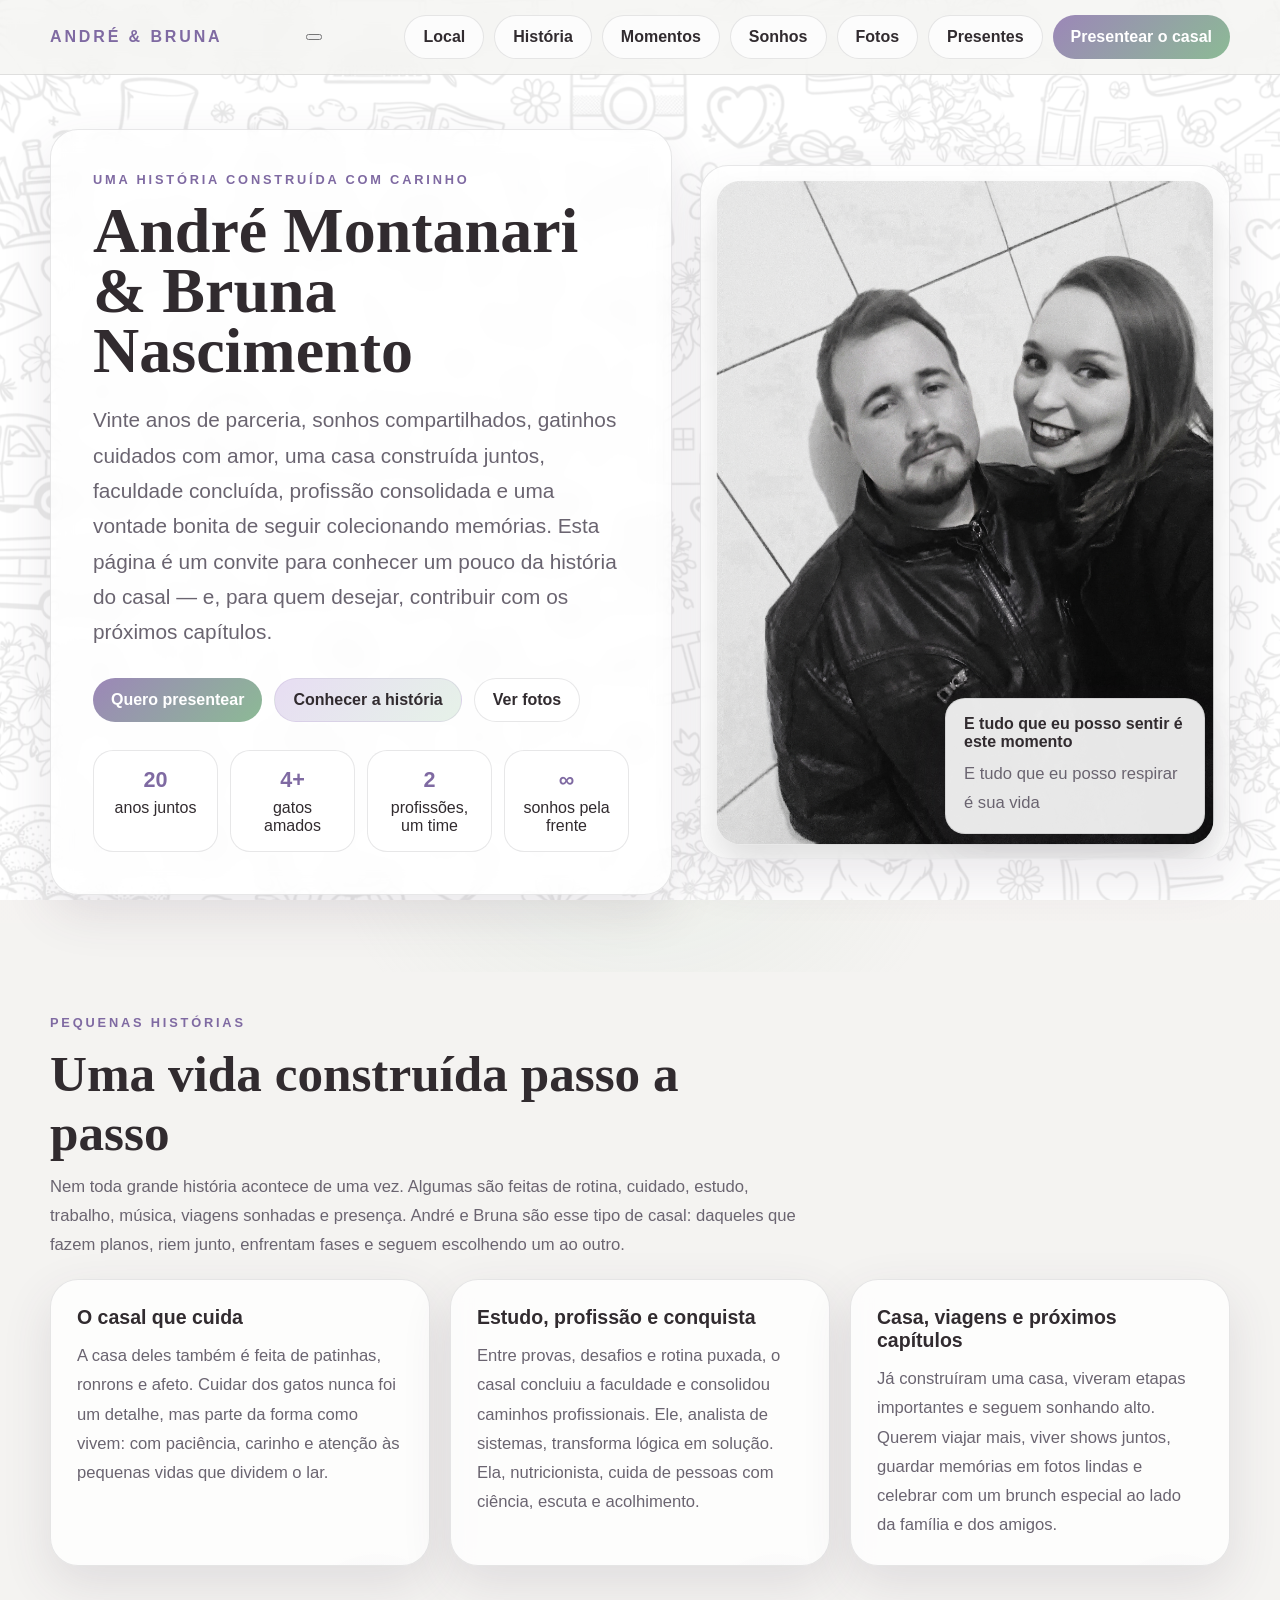
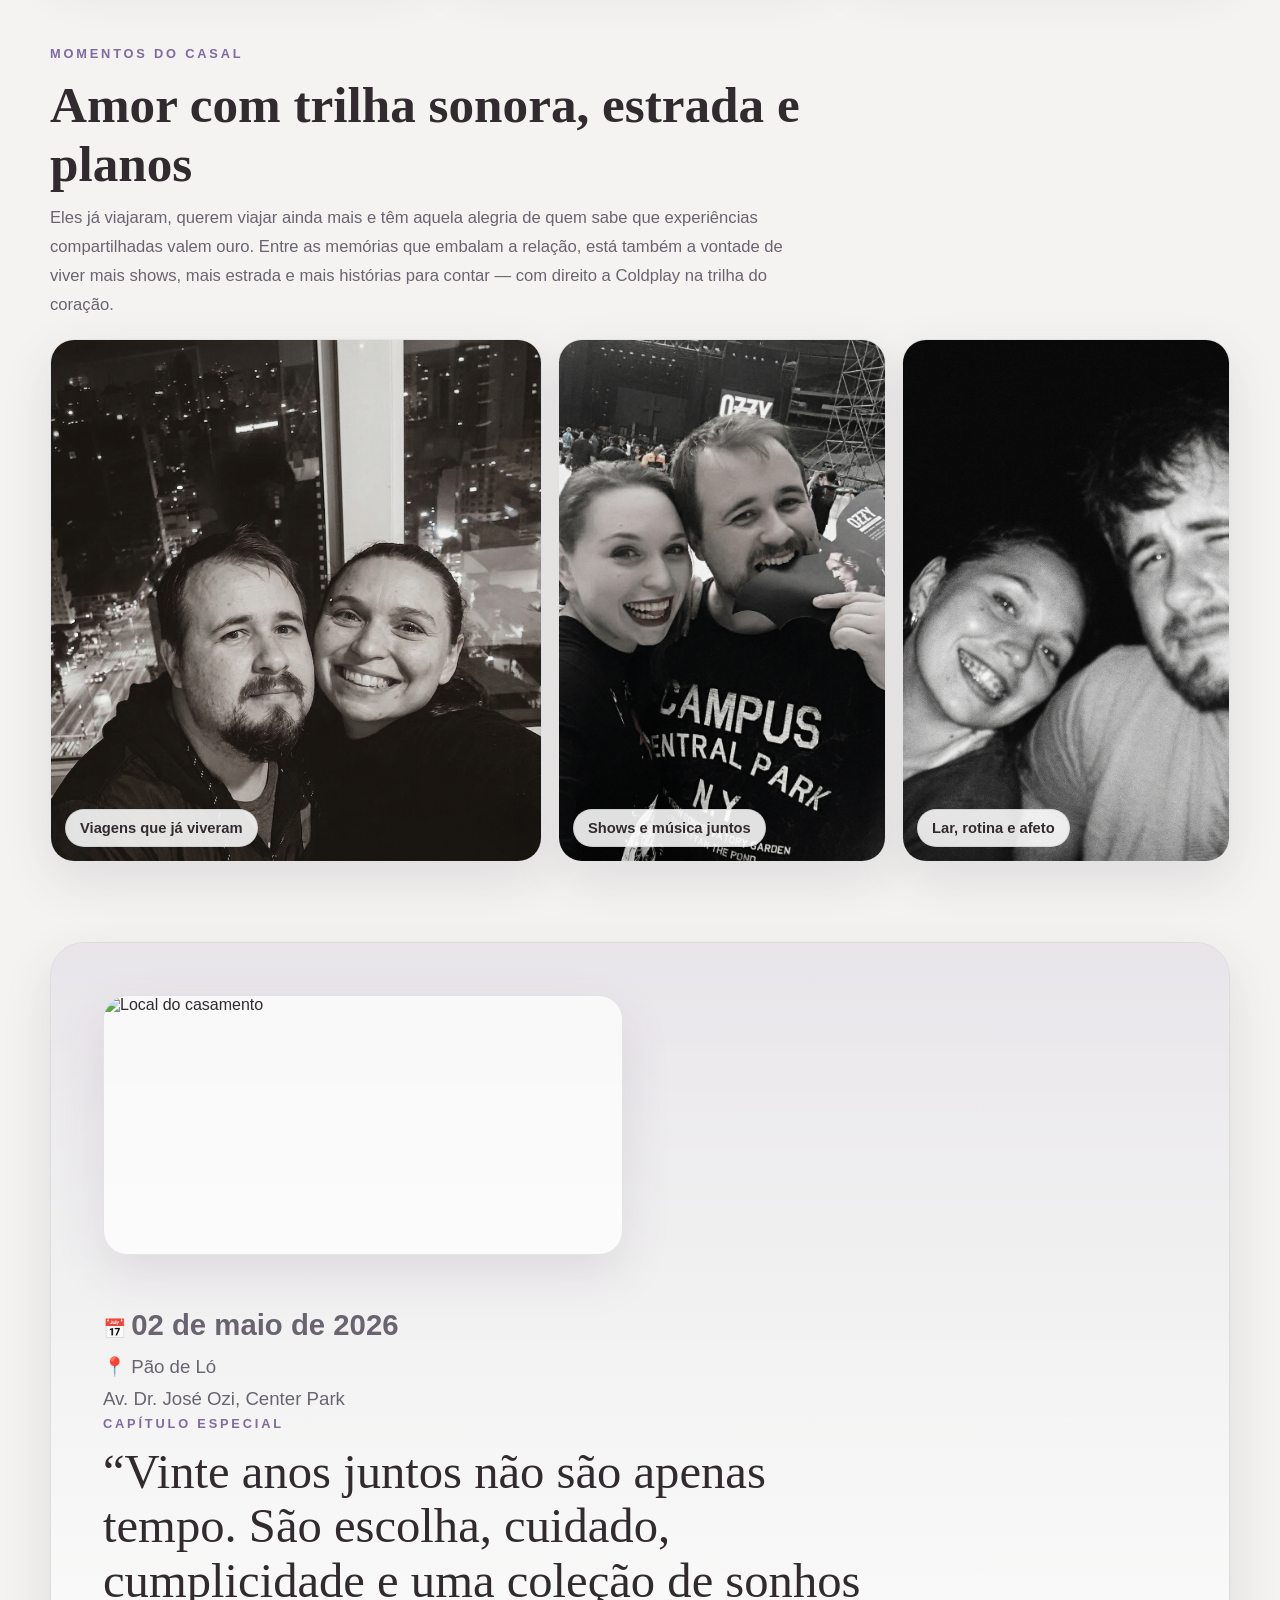
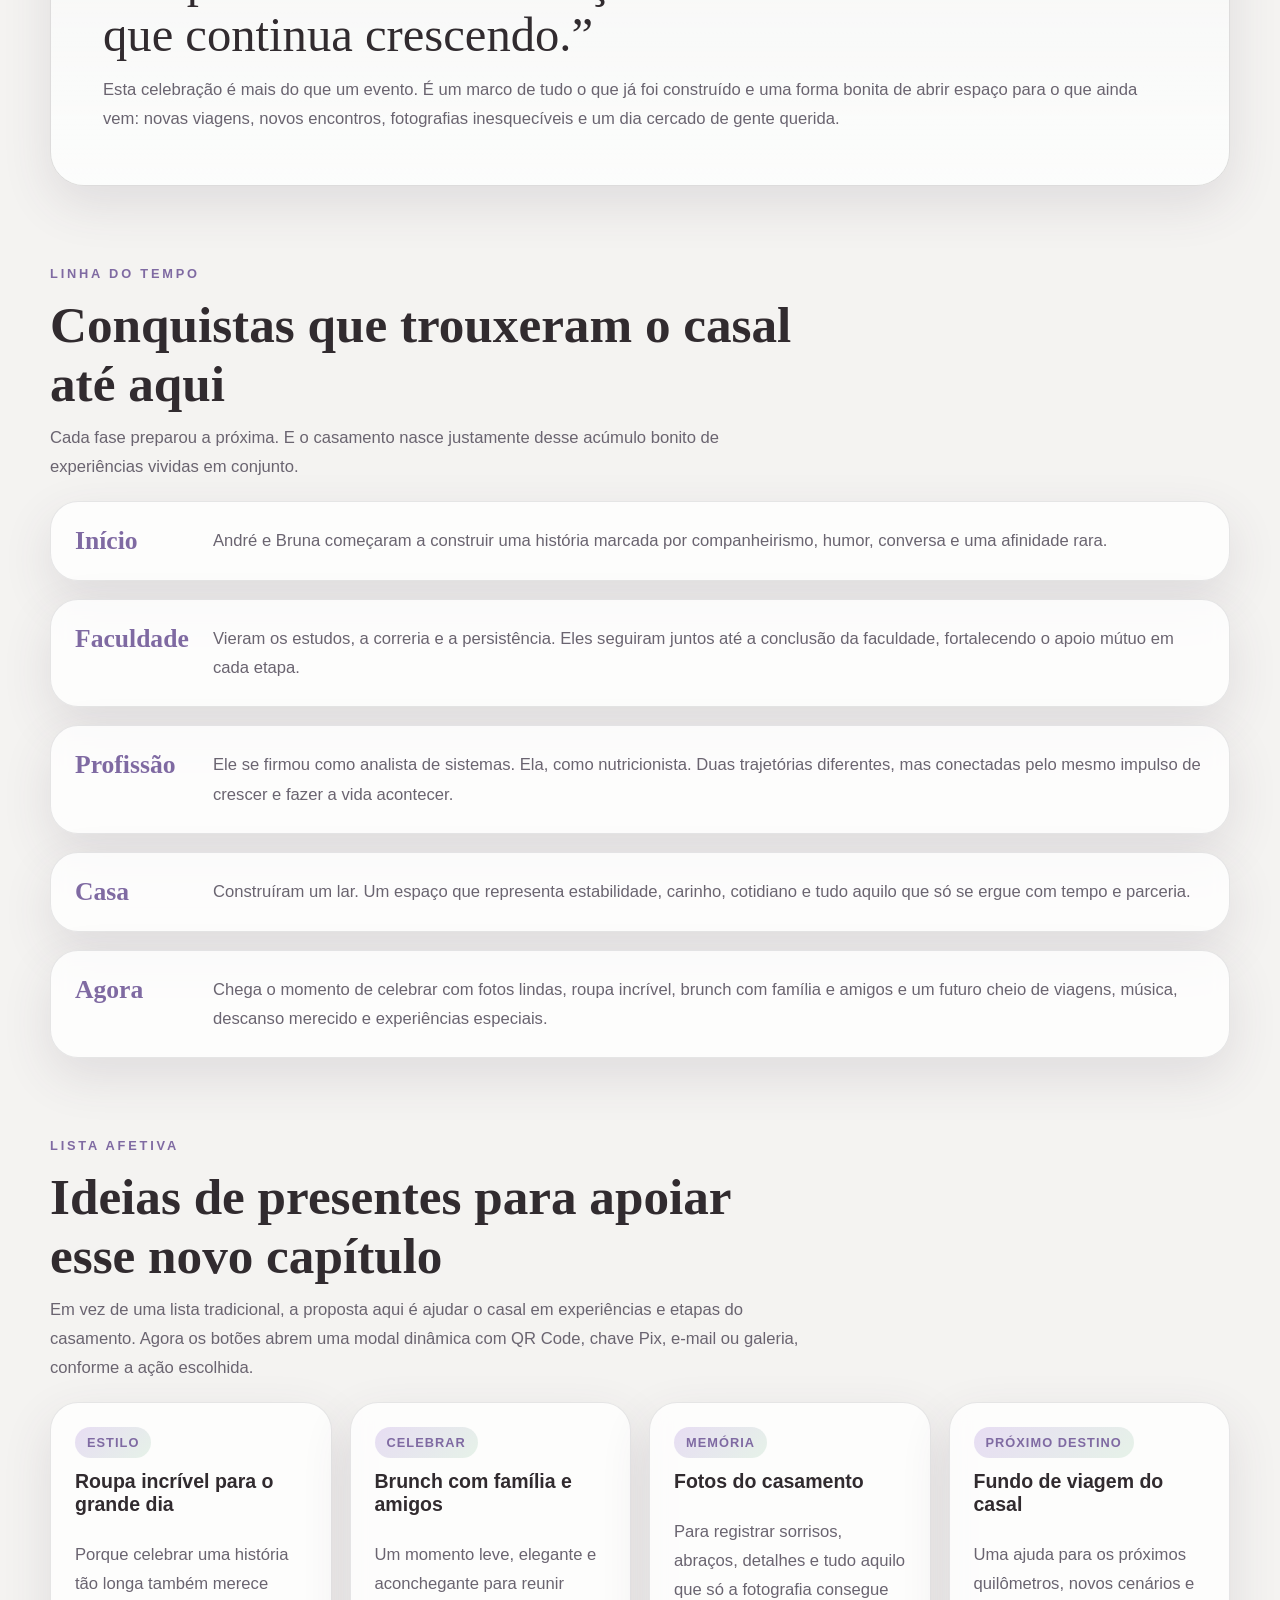
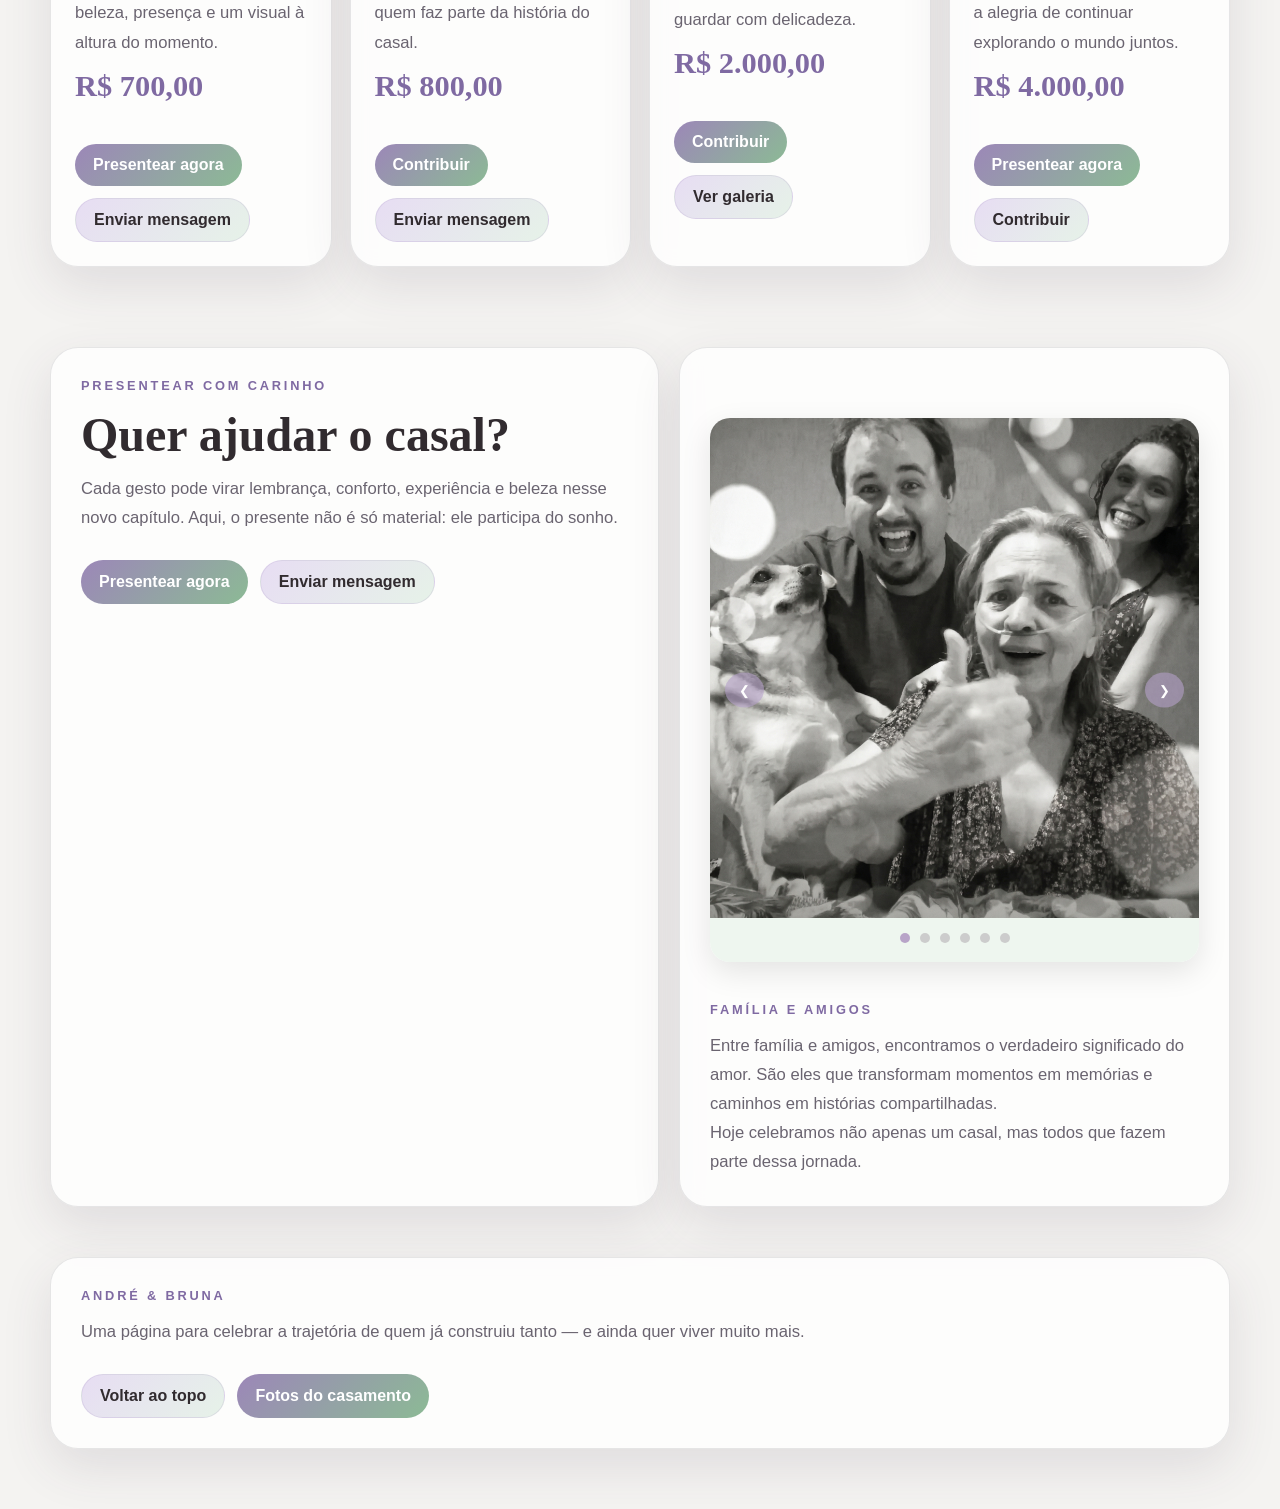
==== commit 4b3785f8: "adicionou local" ====
--- a/index.html
+++ b/index.html
@@ -14,7 +14,13 @@
   <header>
     <div class="container nav">
       <div class="brand">André & Bruna</div>
+      <button class="menu-toggle" id="menuToggle" aria-label="Abrir menu" aria-expanded="false">
+        <span></span>
+        <span></span>
+        <span></span>
+      </button>
       <nav class="nav-links">
+        <a href="#local">Local</a>
         <a href="#historia">História</a>
         <a href="#momentos">Momentos</a>
         <a href="#sonhos">Sonhos</a>
@@ -147,27 +153,44 @@
       </div>
     </section>
 
-    <section>
+    <section id="local">
       <div class="container">
         <div class="parallax-banner reveal">
           <div class="parallax-media" id="bannerParallax"></div>
           <div class="parallax-overlay"></div>
+
           <div class="parallax-content">
+
+            <!-- FOTO DO LOCAL -->
+            <div class="photo-box" style="max-width: 520px; margin-bottom: 24px;">
+              <img src="fotos/local.jpg" alt="Local do casamento">
+            </div>
+            <!-- DATA E LOCAL -->
+            <p style="margin-top: 20px; font-weight: 500; font-size: 14pt;">
+              📅 <strong style="font-size: 22pt;">02 de maio de 2026</strong><br>
+              📍 Pão de Ló<br>
+              Av. Dr. José Ozi, Center Park
+            </p>
+
             <div class="eyebrow">Capítulo especial</div>
+
             <div class="quote">
               “Vinte anos juntos não são apenas tempo. São escolha, cuidado, cumplicidade e uma coleção de sonhos que
               continua crescendo.”
             </div>
+
             <p>
               Esta celebração é mais do que um evento. É um marco de tudo o que já foi construído e uma forma bonita
               de abrir espaço para o que ainda vem: novas viagens, novos encontros, fotografias inesquecíveis e um dia
               cercado de gente querida.
             </p>
-          </div>
-        </div>
-      </div>
-    </section>
-
+
+            
+
+          </div>
+        </div>
+      </div>
+    </section>
     <section id="sonhos">
       <div class="container">
         <div class="section-head reveal">
@@ -315,20 +338,20 @@
 
         <div class="footer-card glass reveal">
           <div class="casal-slider">
-          <div class="casal-slides">
-            <img src="fotos/primeiro_ano.png" class="casal-slide active">
-            <img src="fotos/bru_faby.png" class="casal-slide">
-            <img src="fotos/amigos.png" class="casal-slide">
-            <img src="fotos/familia.jpeg" class="casal-slide">
-            <img src="fotos/carlos_e_amanda.jpeg" class="casal-slide">
-            <img src="fotos/bruna_familia.jpeg" class="casal-slide">
-          </div>
-
-          <button class="casal-prev">&#10094;</button>
-          <button class="casal-next">&#10095;</button>
-
-          <div class="casal-dots"></div>
-        </div>
+            <div class="casal-slides">
+              <img src="fotos/primeiro_ano.png" class="casal-slide active">
+              <img src="fotos/bru_faby.png" class="casal-slide">
+              <img src="fotos/amigos.png" class="casal-slide">
+              <img src="fotos/familia.jpeg" class="casal-slide">
+              <img src="fotos/carlos_e_amanda.jpeg" class="casal-slide">
+              <img src="fotos/bruna_familia.jpeg" class="casal-slide">
+            </div>
+
+            <button class="casal-prev">&#10094;</button>
+            <button class="casal-next">&#10095;</button>
+
+            <div class="casal-dots"></div>
+          </div>
           <div class="eyebrow">Família e Amigos</div>
           <p>
             Entre família e amigos, encontramos o verdadeiro significado do amor.
@@ -339,7 +362,7 @@
           </p>
 
         </div>
-        
+
       </div>
     </section>
   </main>
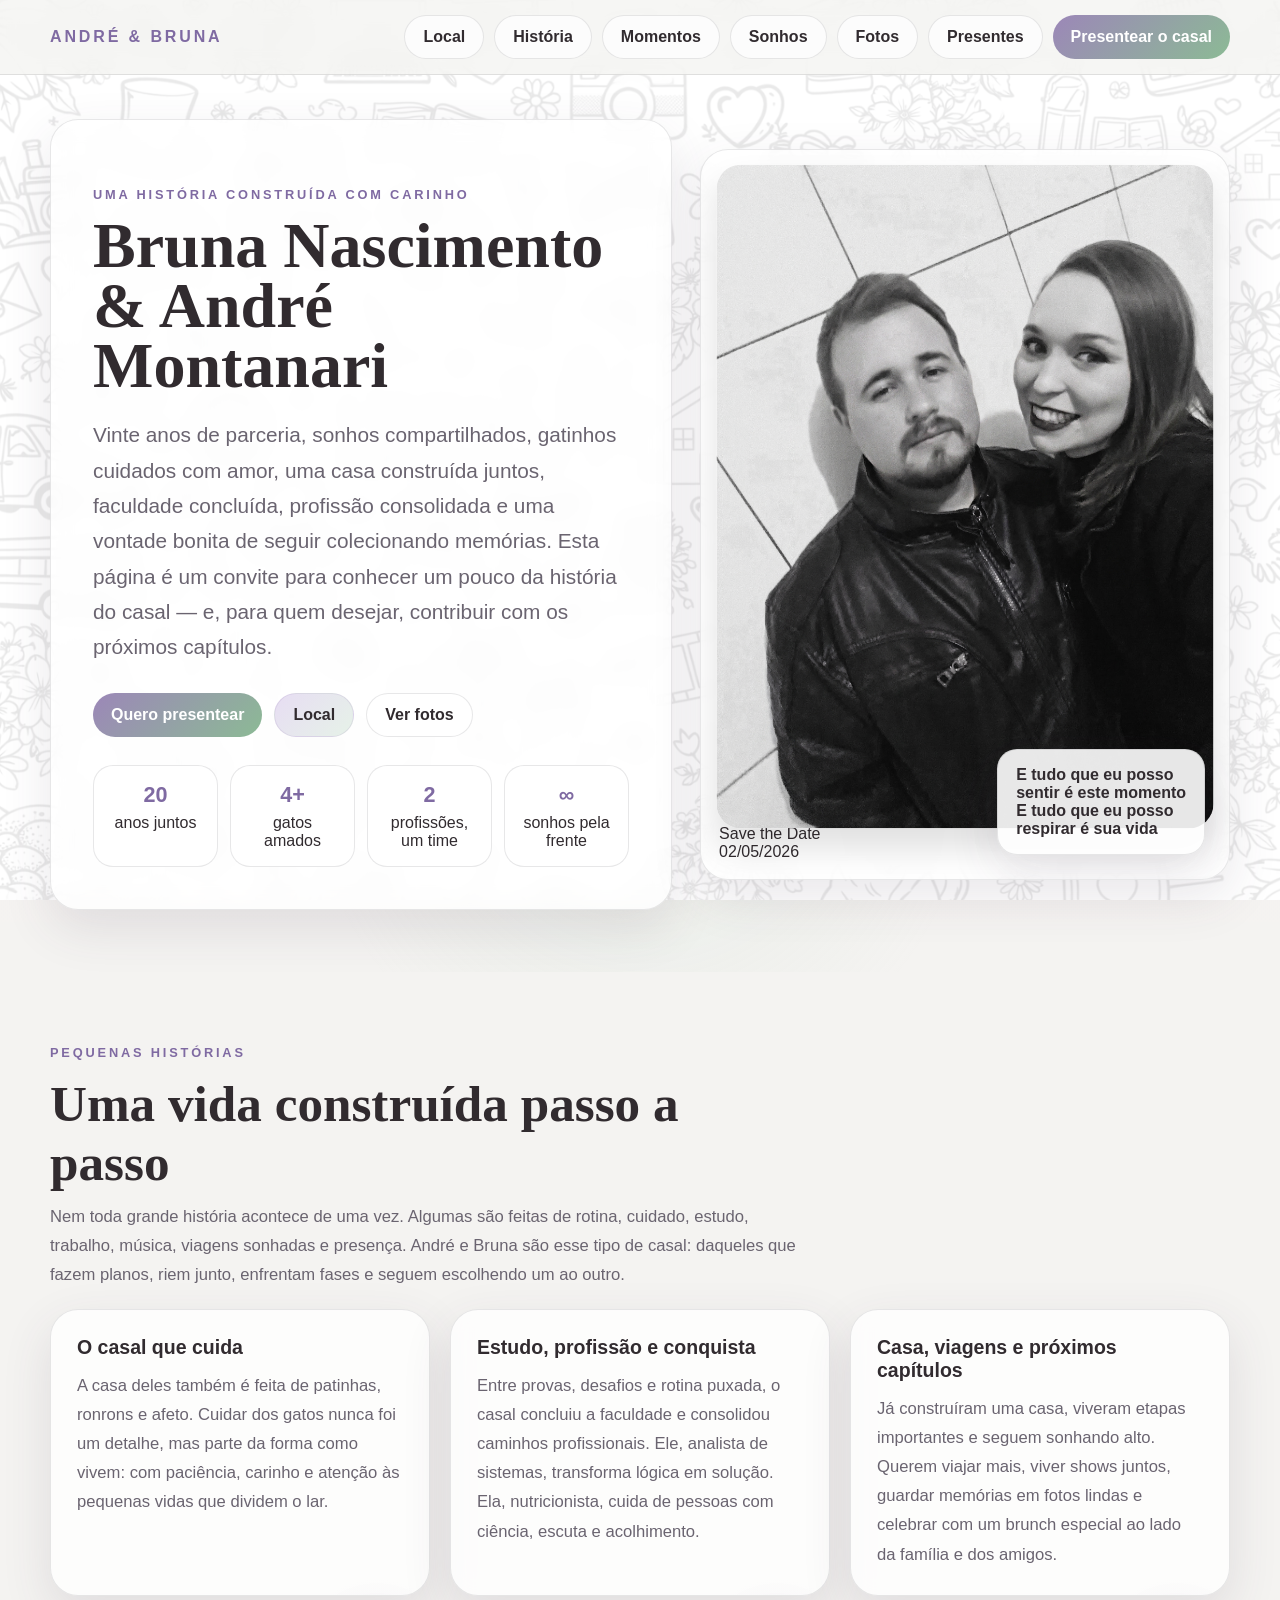
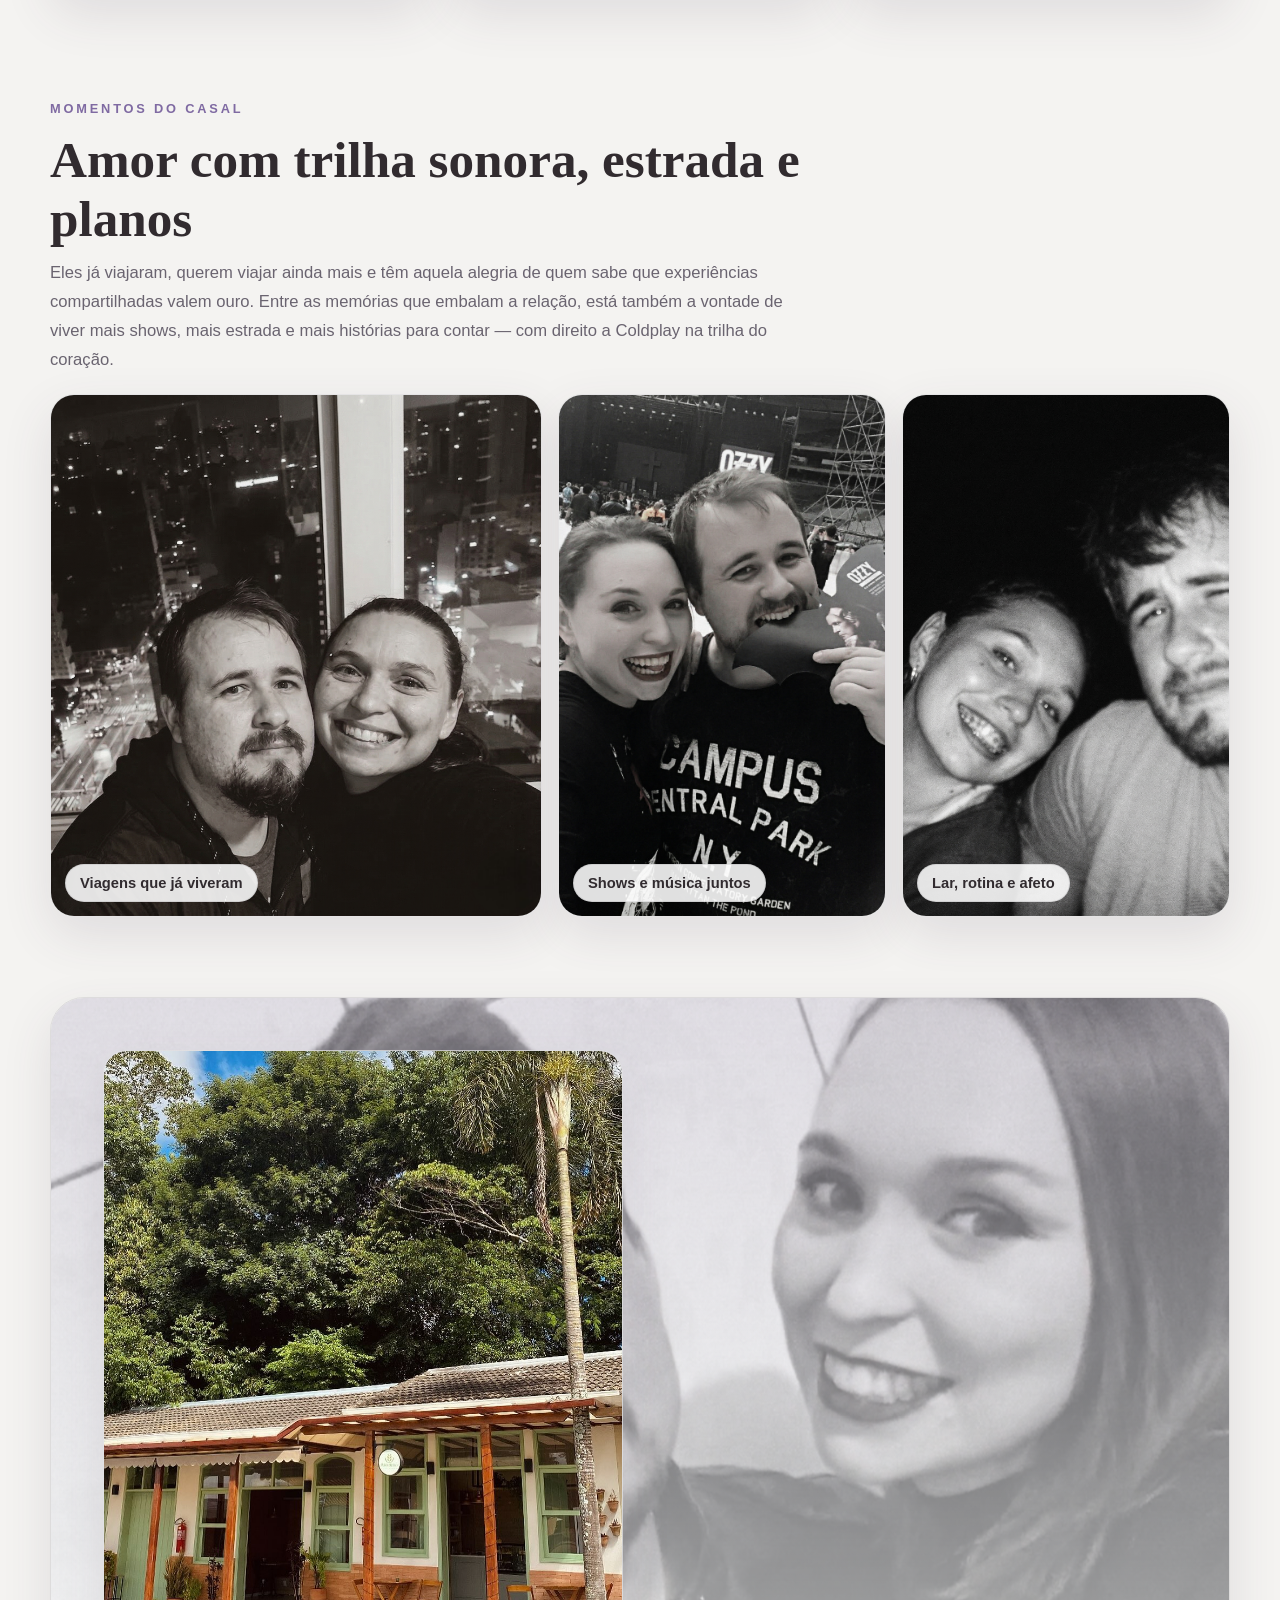
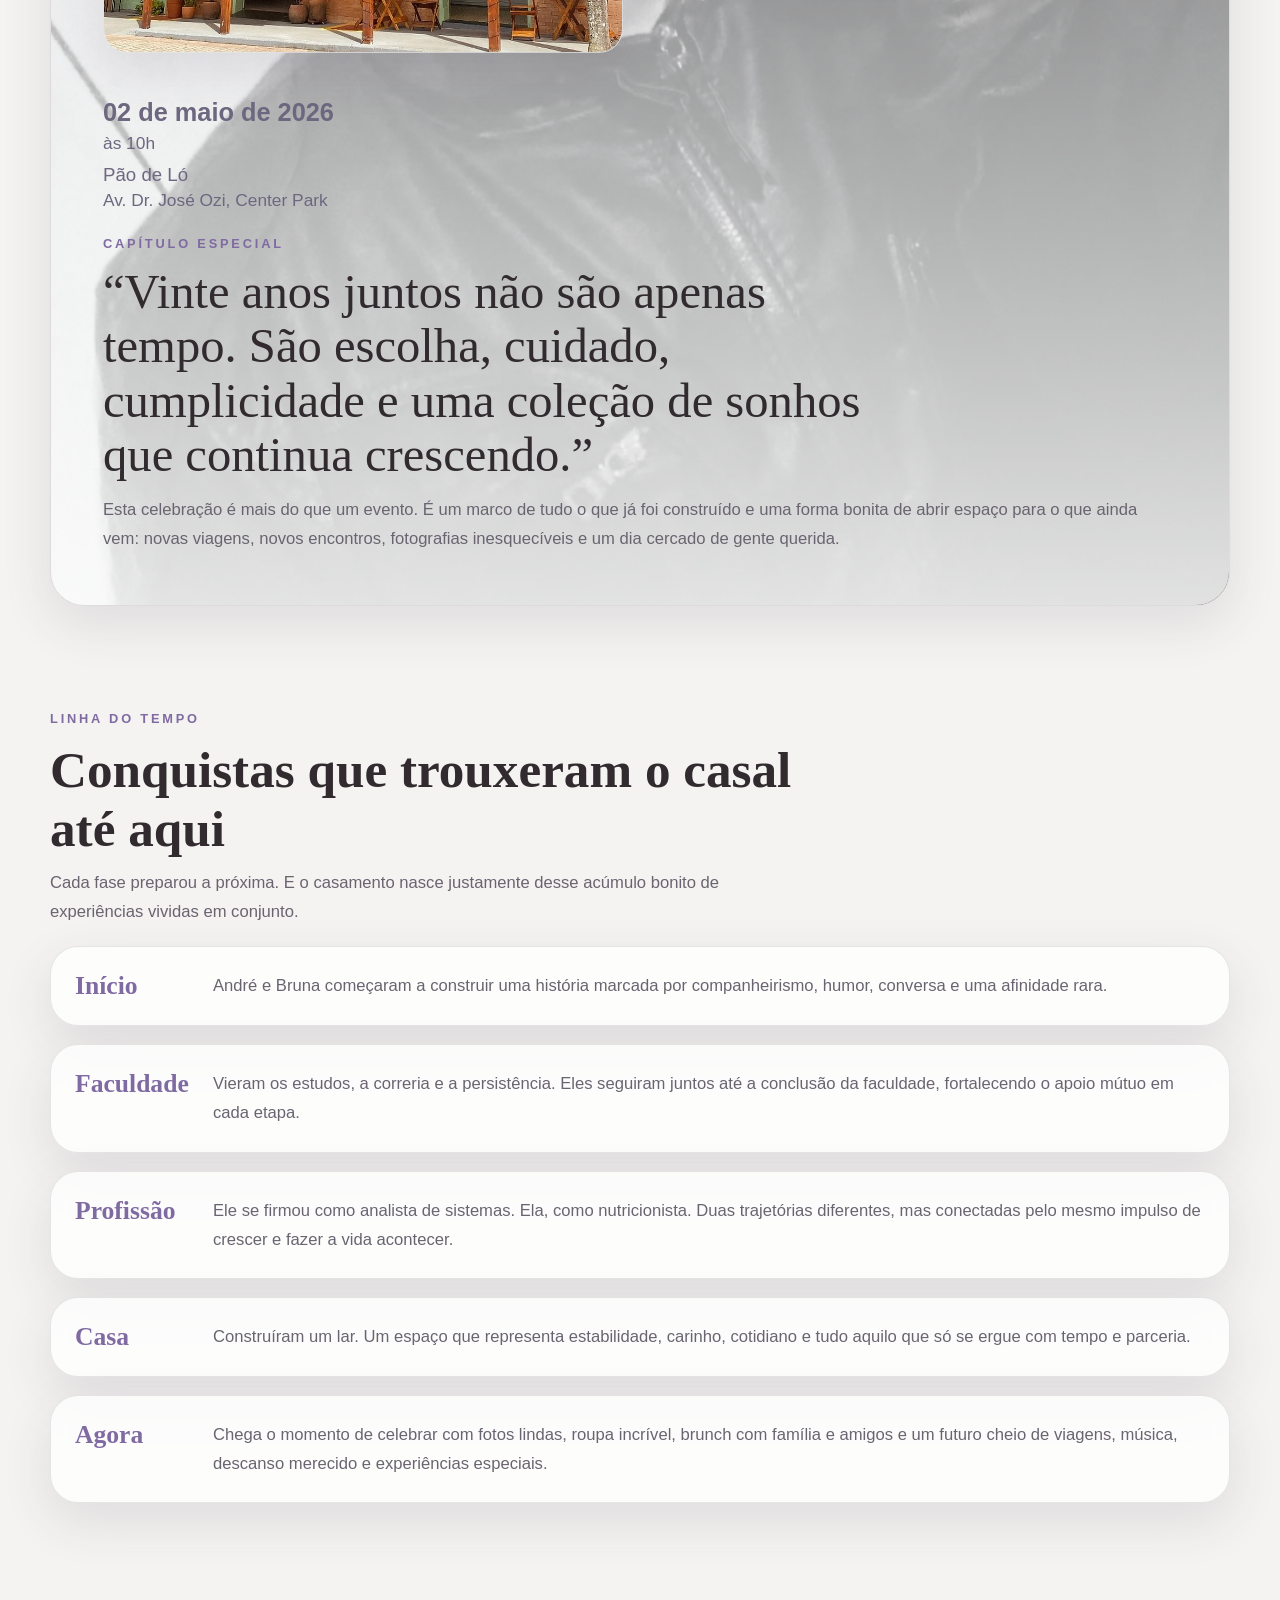
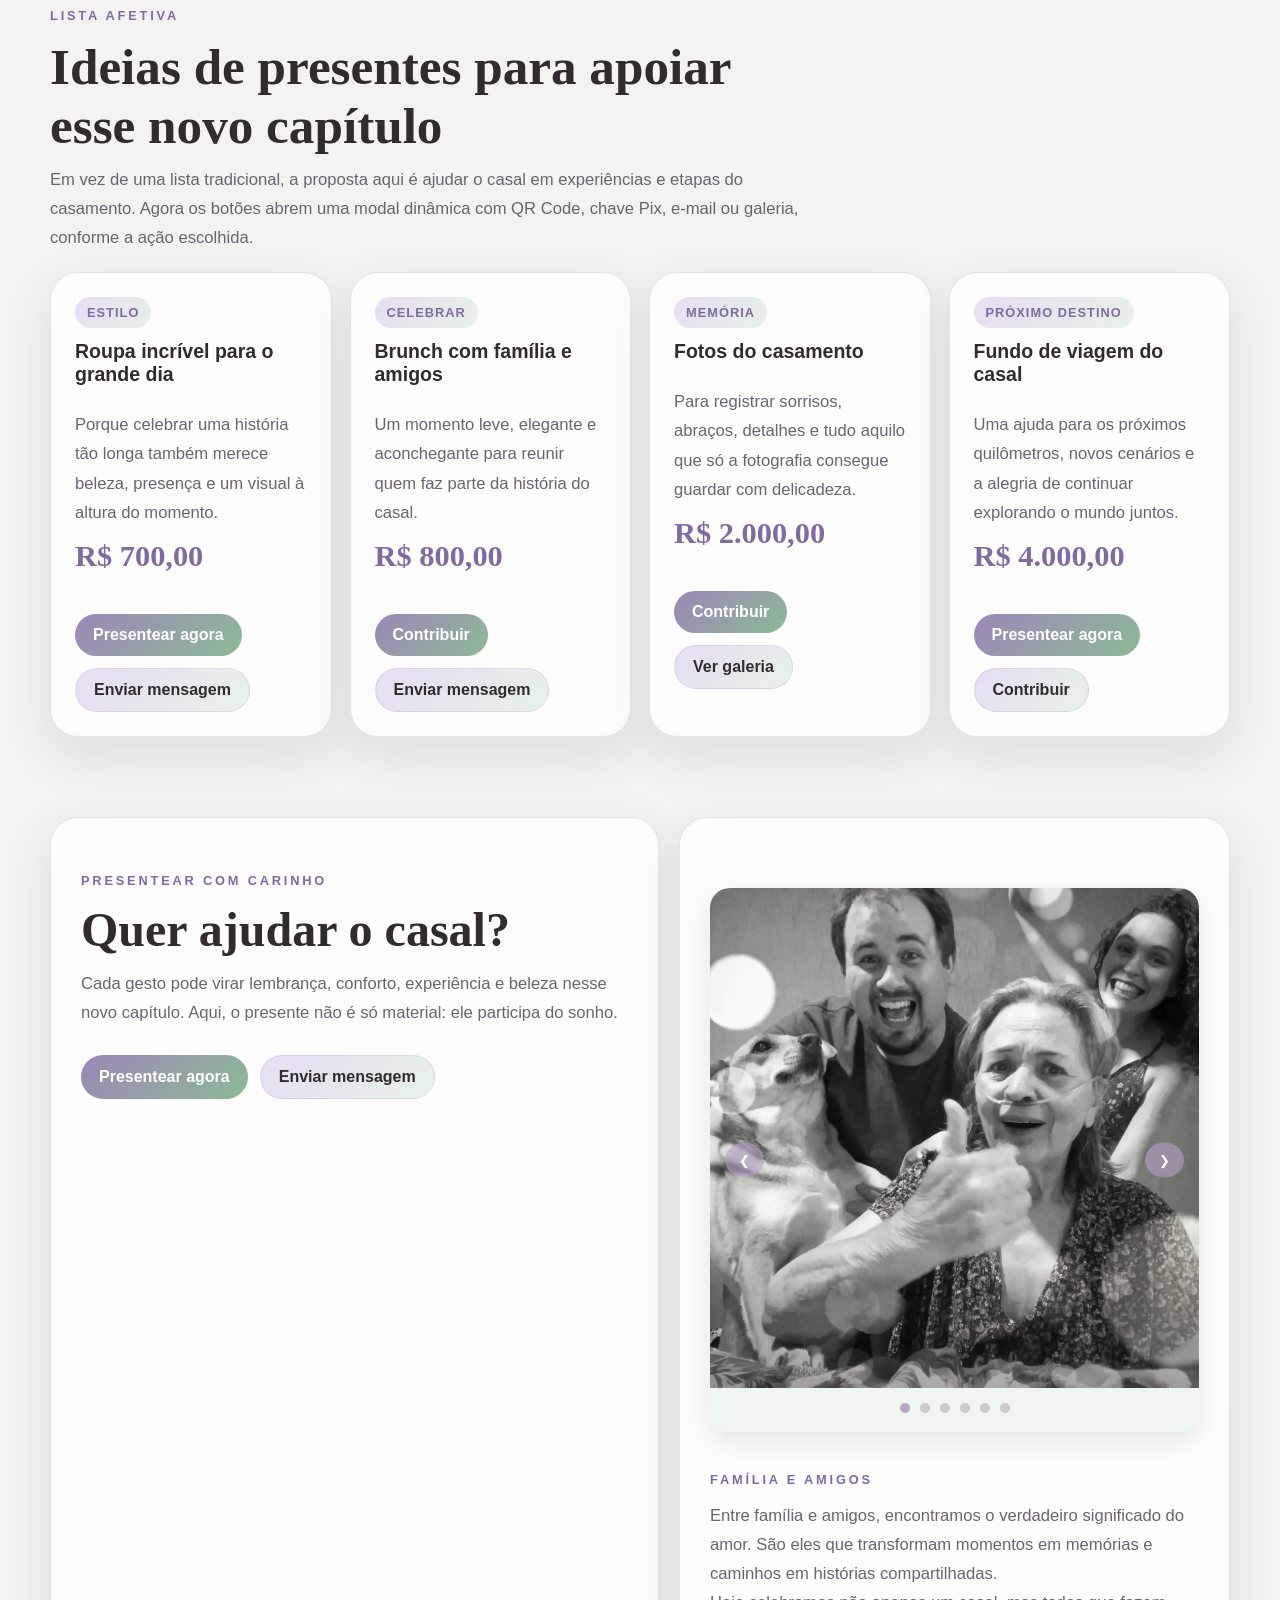
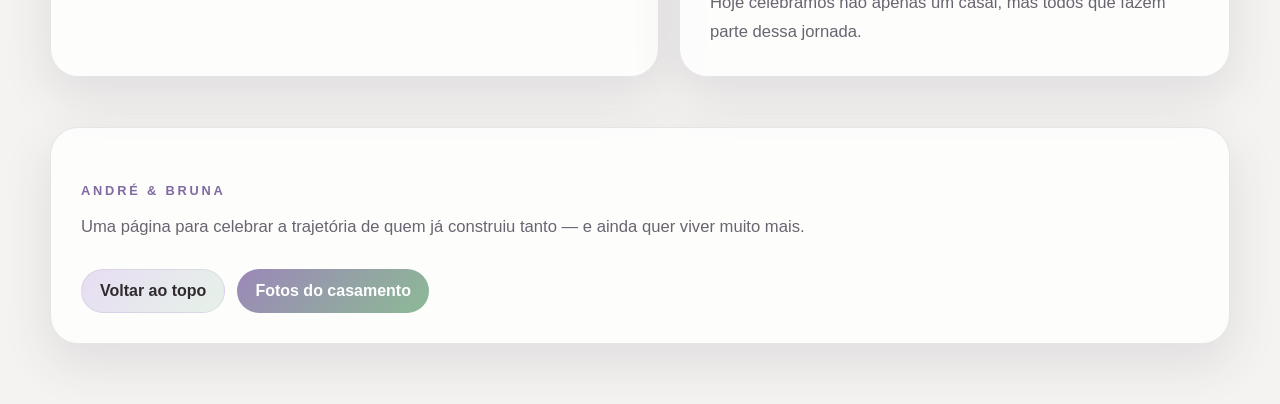
==== commit cce3e759: "Update names and event details in index.html" ====
--- a/index.html
+++ b/index.html
@@ -6,6 +6,9 @@
   <meta name="viewport" content="width=device-width, initial-scale=1.0" />
   <title>André & Bruna — Nossa História</title>
   <link href="style.css" rel="stylesheet" />
+  <link
+    href="https://fonts.googleapis.com/css2?family=Figtree:ital,wght@0,300..900;1,300..900&family=Meow+Script&display=swap"
+    rel="stylesheet">
 </head>
 
 <body id="top">
@@ -36,7 +39,7 @@
       <div class="container hero-grid">
         <div class="hero-copy glass reveal">
           <div class="eyebrow">Uma história construída com carinho</div>
-          <h1>André Montanari <br>& Bruna Nascimento</h1>
+          <h1>Bruna Nascimento <br>& André Montanari</h1>
           <p class="subtitle">
             Vinte anos de parceria, sonhos compartilhados, gatinhos cuidados com amor, uma casa construída juntos,
             faculdade concluída, profissão consolidada e uma vontade bonita de seguir colecionando memórias.
@@ -46,7 +49,7 @@
 
           <div class="hero-actions">
             <a href="#" class="btn primary" data-open-modal="presentear">Quero presentear</a>
-            <a href="#historia" class="btn secondary">Conhecer a história</a>
+            <a href="#local" class="btn secondary">Local</a>
             <a href="#" class="btn" data-open-modal="fotos">Ver fotos</a>
           </div>
 
@@ -73,10 +76,12 @@
         <div class="hero-photo-card glass reveal">
           <img class="hero-photo" src="fotos/foto_inicial.png" alt="Foto do casal" />
           <div class="floating-note">
-            <strong>E tudo que eu posso sentir é este momento</strong>
-            <div class="tiny" style="margin-top:8px;">
-              E tudo que eu posso respirar é sua vida
-            </div>
+            <strong>E tudo que eu posso <br>sentir é este momento<br>
+              E tudo que eu posso <br>respirar é sua vida</strong>
+          </div>
+          <div class="save-date">
+            <div class="save-label">Save the Date</div>
+            <div class="save-day">02/05/2026</div>
           </div>
         </div>
       </div>
@@ -166,11 +171,12 @@
               <img src="fotos/local.jpg" alt="Local do casamento">
             </div>
             <!-- DATA E LOCAL -->
-            <p style="margin-top: 20px; font-weight: 500; font-size: 14pt;">
-              📅 <strong style="font-size: 22pt;">02 de maio de 2026</strong><br>
-              📍 Pão de Ló<br>
-              Av. Dr. José Ozi, Center Park
-            </p>
+            <div style="margin-top: 20px; color: #6d6780;">
+  <div style="font-size: 19pt; font-weight: 700; line-height: 1.2;">02 de maio de 2026</div>
+  <div style="font-size: 13pt; margin-top: 6px;">às 10h</div>
+  <div style="font-size: 14pt; margin-top: 10px;">Pão de Ló</div>
+  <div style="font-size: 13pt; margin-top: 4px;">Av. Dr. José Ozi, Center Park</div>
+</div>
 
             <div class="eyebrow">Capítulo especial</div>
 
@@ -185,7 +191,7 @@
               cercado de gente querida.
             </p>
 
-            
+
 
           </div>
         </div>
--- a/style.css
+++ b/style.css
@@ -196,6 +196,7 @@
     letter-spacing: .22em;
     font-size: .8rem;
     color: var(--accent-strong);
+    margin-top: 25px;
     margin-bottom: 14px;
     font-weight: 700;
 }
@@ -463,7 +464,7 @@
 .parallax-media {
     background:
         linear-gradient(rgba(156, 135, 184, .18), rgba(185, 216, 191, .18)),
-        url('a_black_and_white_seamless_digital_line_art_illust.png') center/cover no-repeat;
+        url('fotos/foto_inicial.png') center/cover no-repeat;
     transform: scale(1.15);
     will-change: transform;
 }
@@ -916,4 +917,78 @@
 
 .casal-dots span.active {
     background: #b8a4c8;
-}+}
+.menu-toggle {
+    display: none;
+    width: 48px;
+    height: 48px;
+    border: 1px solid var(--line);
+    border-radius: 14px;
+    background: rgba(255, 255, 255, 0.88);
+    cursor: pointer;
+    padding: 0;
+    align-items: center;
+    justify-content: center;
+    flex-direction: column;
+    gap: 5px;
+    box-shadow: 0 8px 20px rgba(70, 60, 80, 0.08);
+}
+
+.menu-toggle span {
+    display: block;
+    width: 20px;
+    height: 2px;
+    background: var(--accent-strong);
+    border-radius: 999px;
+    transition: transform .25s ease, opacity .25s ease;
+}
+
+@media (max-width: 760px) {
+    .menu-toggle {
+        display: inline-flex;
+    }
+
+    .nav {
+        position: relative;
+    }
+
+    .nav-links {
+        display: none;
+        position: absolute;
+        top: calc(100% + 10px);
+        right: 0;
+        left: 0;
+        flex-direction: column;
+        gap: 10px;
+        padding: 14px;
+        background: rgba(255, 255, 255, 0.96);
+        border: 1px solid var(--line);
+        border-radius: 20px;
+        box-shadow: 0 16px 36px rgba(70, 60, 80, 0.14);
+        backdrop-filter: blur(10px);
+        -webkit-backdrop-filter: blur(10px);
+        z-index: 60;
+    }
+
+    .nav-links.is-open {
+        display: flex;
+    }
+
+    .nav-links a,
+    .nav-links .btn {
+        width: 100%;
+        justify-content: center;
+    }
+
+    .menu-toggle.is-open span:nth-child(1) {
+        transform: translateY(7px) rotate(45deg);
+    }
+
+    .menu-toggle.is-open span:nth-child(2) {
+        opacity: 0;
+    }
+
+    .menu-toggle.is-open span:nth-child(3) {
+        transform: translateY(-7px) rotate(-45deg);
+    }
+}
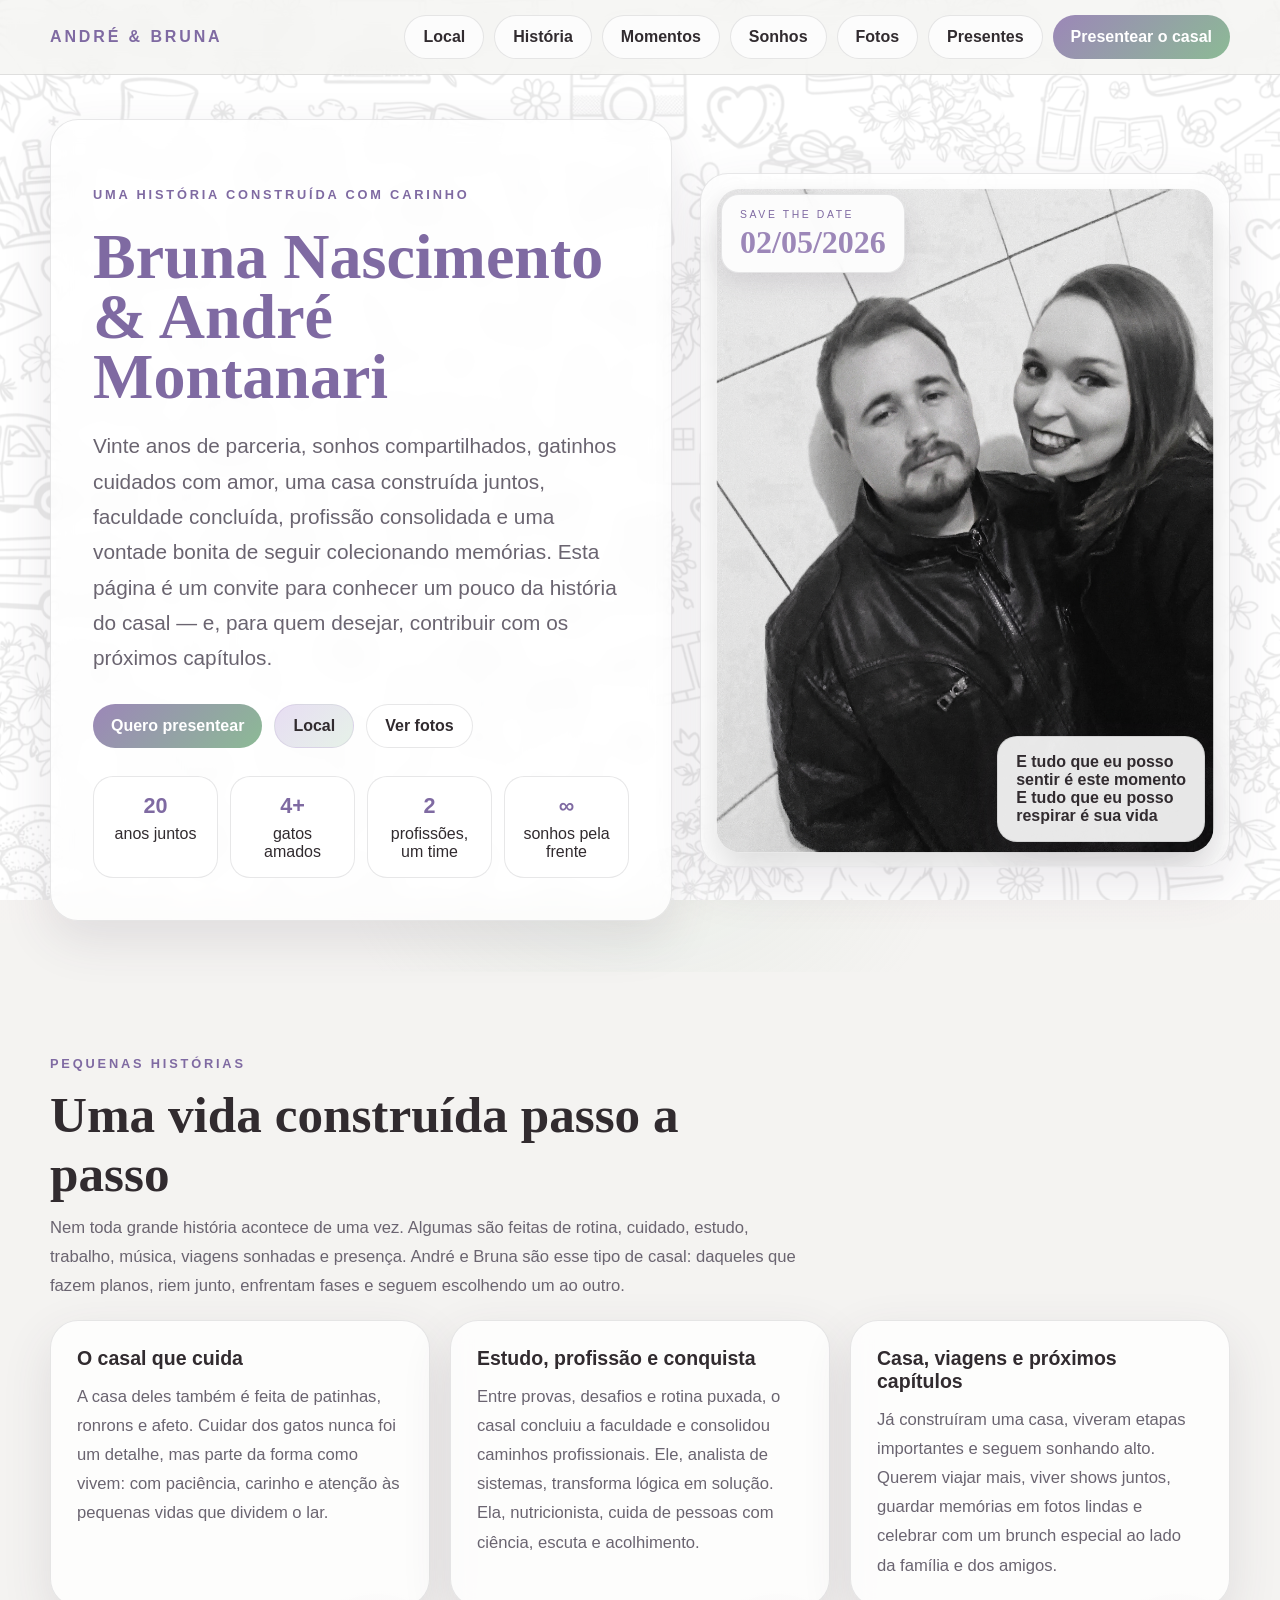
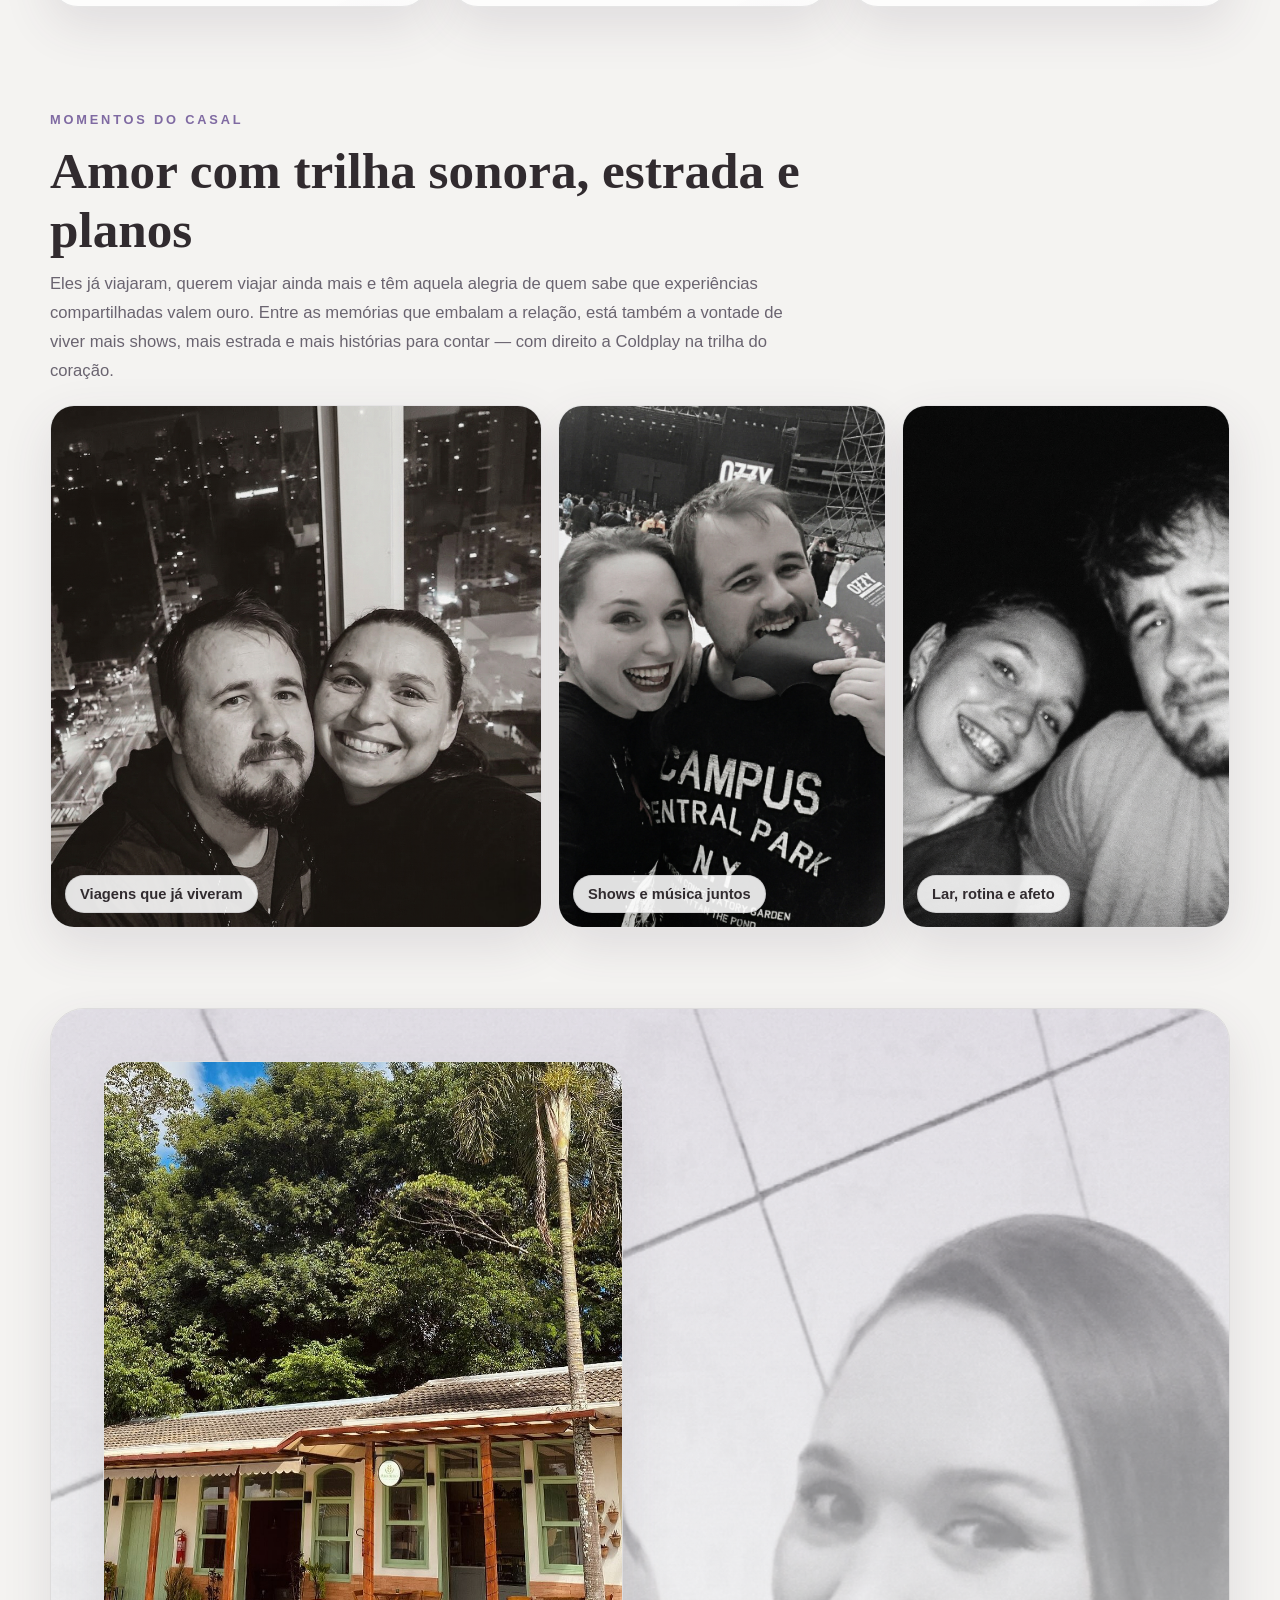
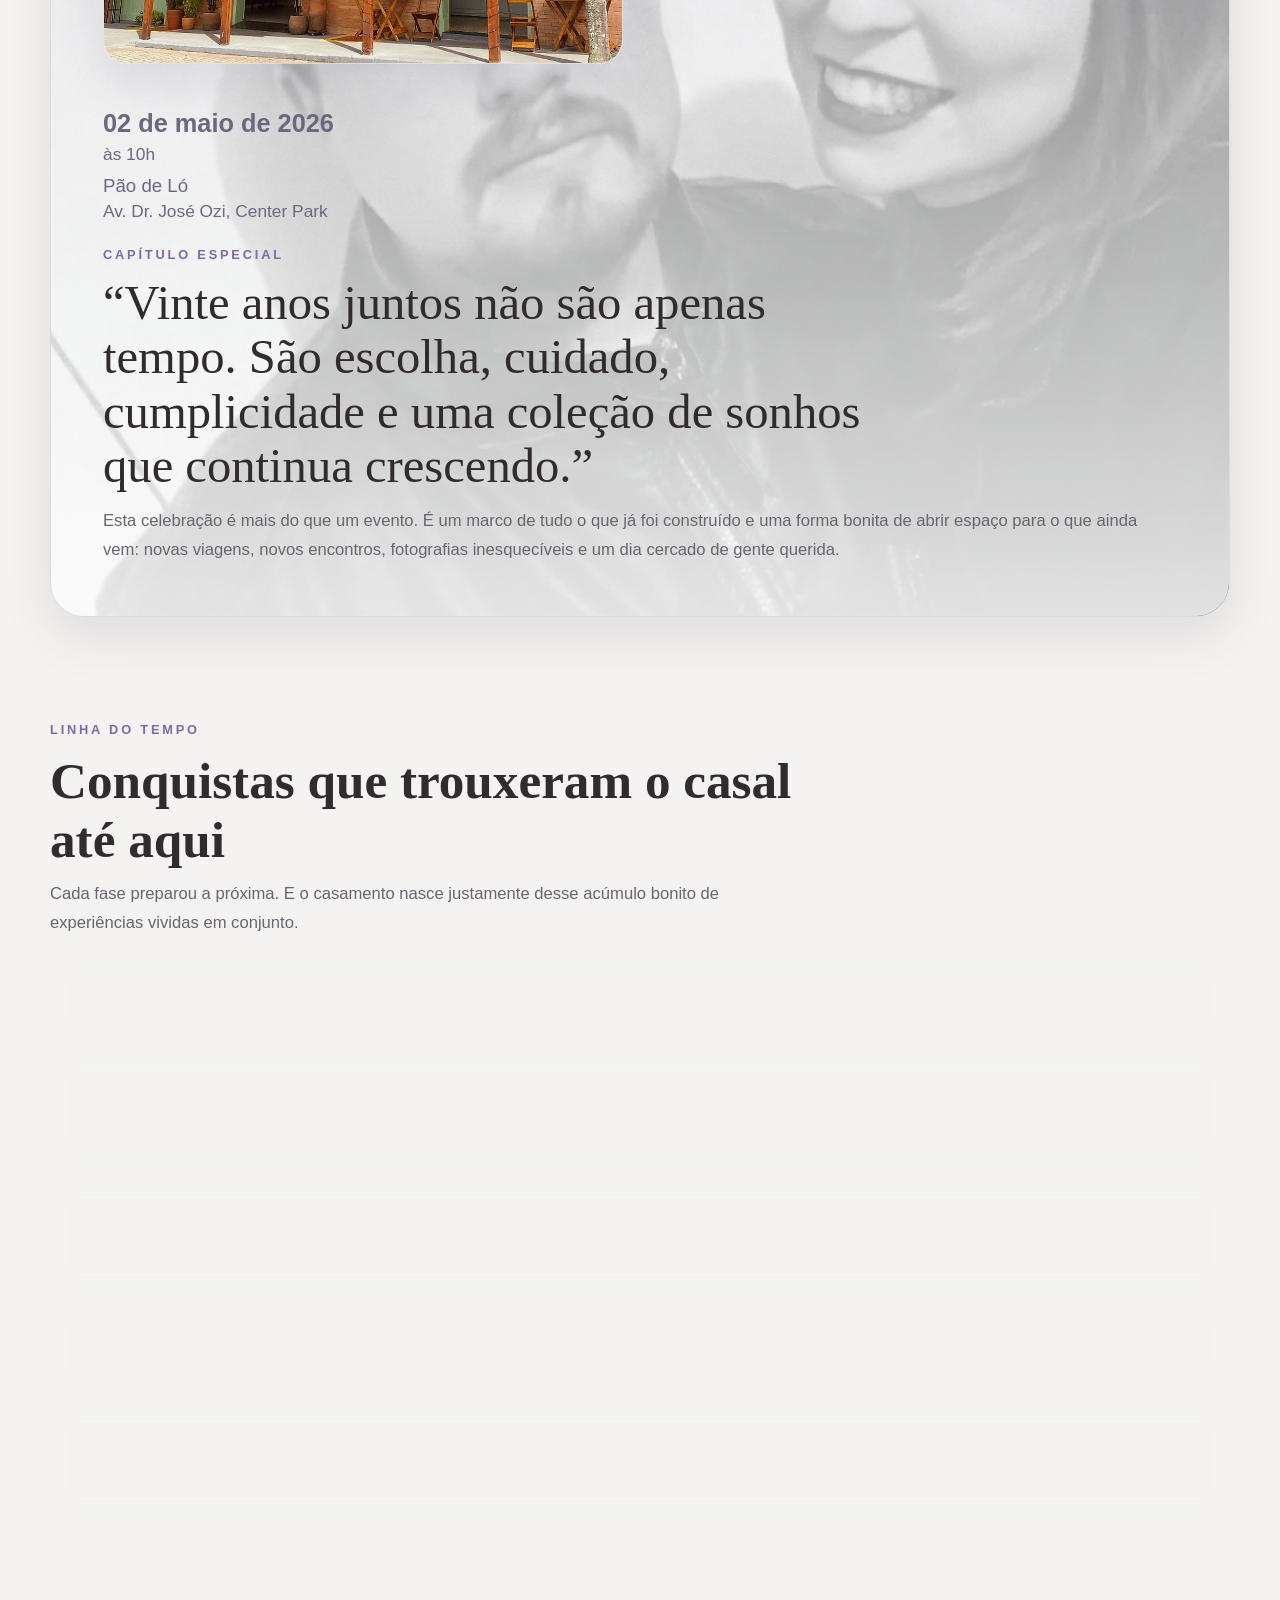
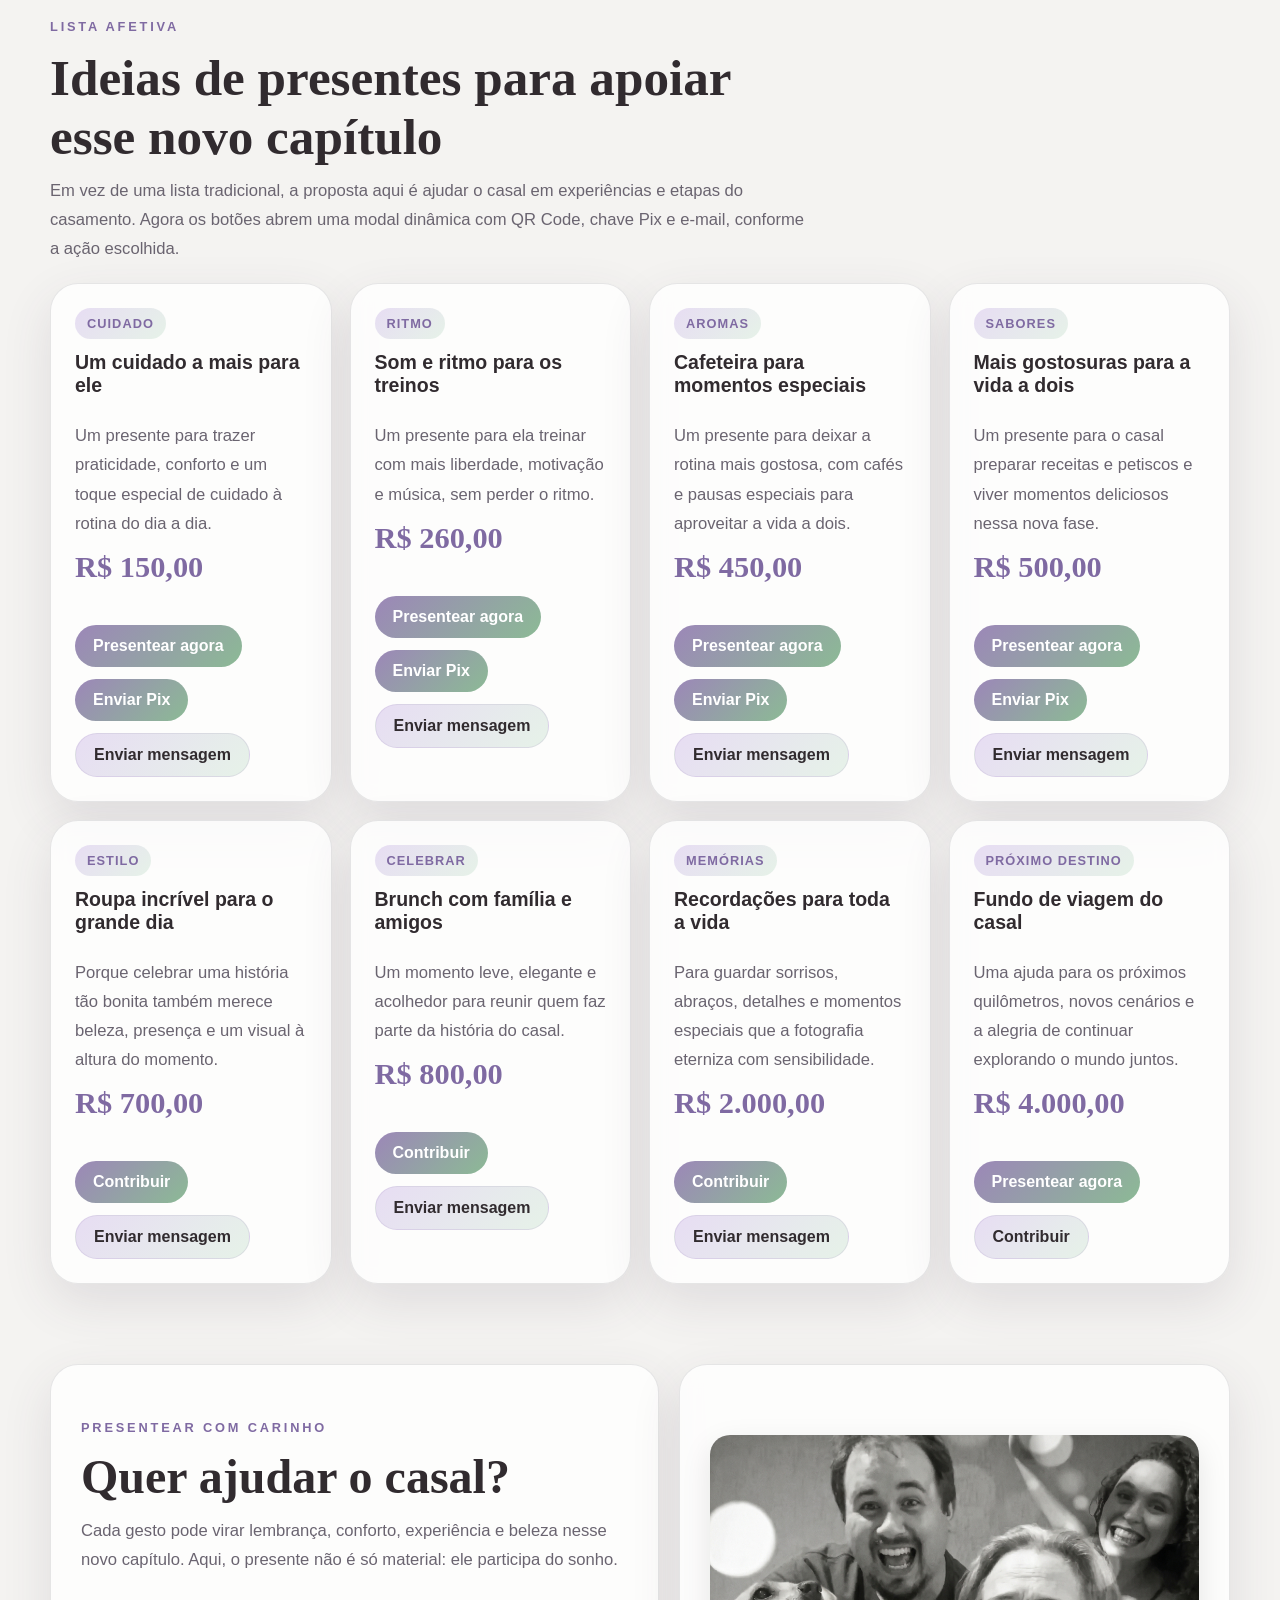
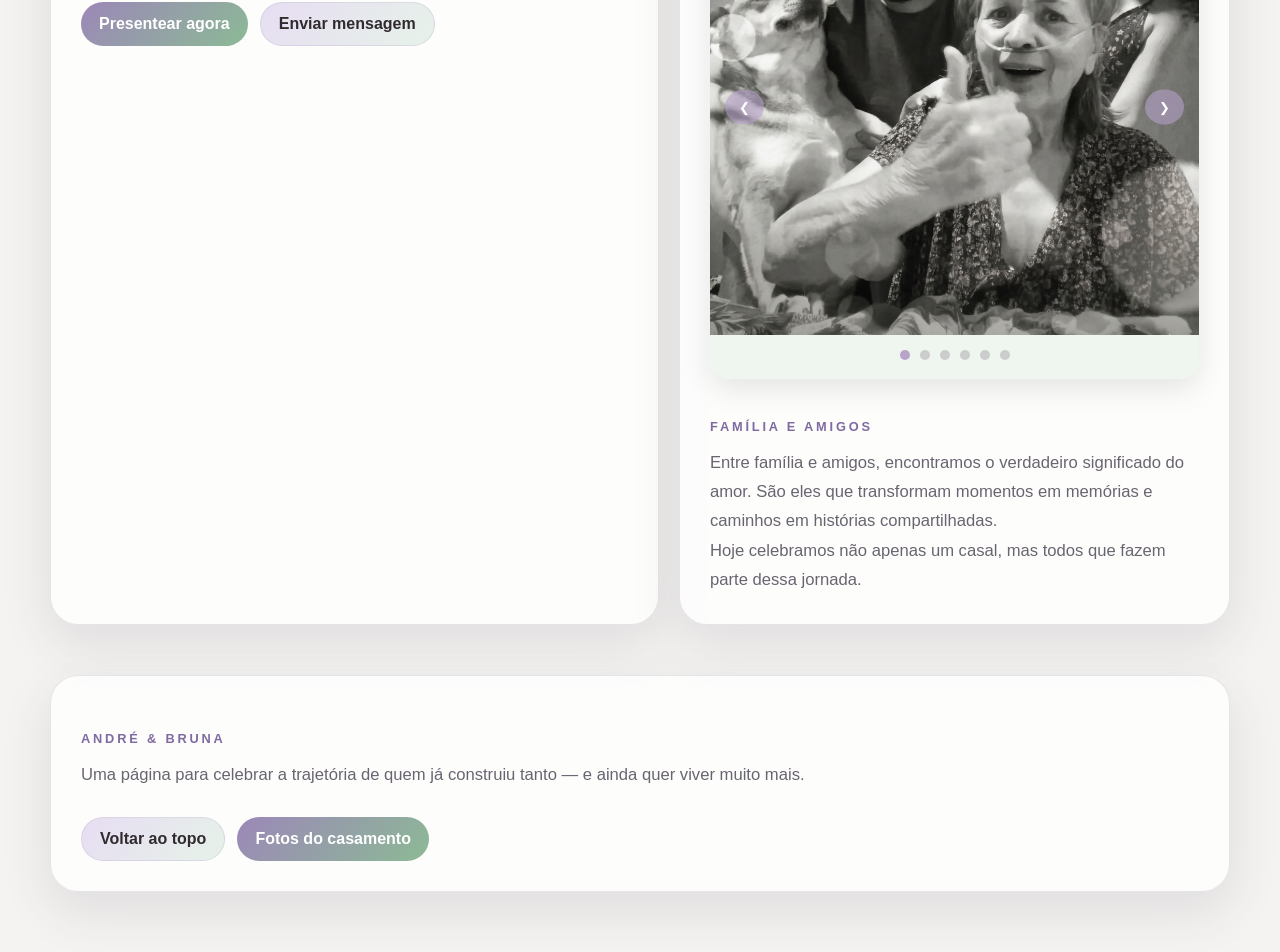
==== commit d1db91d3: "Revise wedding details and gift card layout Updated the wedding details and gift section with new co" ====
--- a/index.html
+++ b/index.html
@@ -172,11 +172,11 @@
             </div>
             <!-- DATA E LOCAL -->
             <div style="margin-top: 20px; color: #6d6780;">
-  <div style="font-size: 19pt; font-weight: 700; line-height: 1.2;">02 de maio de 2026</div>
-  <div style="font-size: 13pt; margin-top: 6px;">às 10h</div>
-  <div style="font-size: 14pt; margin-top: 10px;">Pão de Ló</div>
-  <div style="font-size: 13pt; margin-top: 4px;">Av. Dr. José Ozi, Center Park</div>
-</div>
+              <div style="font-size: 19pt; font-weight: 700; line-height: 1.2;">02 de maio de 2026</div>
+              <div style="font-size: 13pt; margin-top: 6px;">às 10h</div>
+              <div style="font-size: 14pt; margin-top: 10px;">Pão de Ló</div>
+              <div style="font-size: 13pt; margin-top: 4px;">Av. Dr. José Ozi, Center Park</div>
+            </div>
 
             <div class="eyebrow">Capítulo especial</div>
 
@@ -250,78 +250,155 @@
       </div>
     </section>
 
-    <section id="presentes">
-      <div class="container">
-        <div class="section-head reveal">
-          <div class="eyebrow">Lista afetiva</div>
-          <h2>Ideias de presentes para apoiar esse novo capítulo</h2>
-          <p>
-            Em vez de uma lista tradicional, a proposta aqui é ajudar o casal em experiências e etapas do casamento.
-            Agora os botões abrem uma modal dinâmica com QR Code, chave Pix, e-mail ou galeria, conforme a ação
-            escolhida.
-          </p>
-        </div>
-
-        <div class="wish-grid">
-
-          <article class="gift-card glass reveal">
-            <div class="tag">Estilo</div>
-            <h3>Roupa incrível para o grande dia</h3>
-            <p>
-              Porque celebrar uma história tão longa também merece beleza, presença e um visual à altura do momento.
-            </p>
-            <div class="price">R$ 700,00</div>
-            <div class="gift-actions">
-              <a href="#" class="btn primary" data-open-modal="presentear">Presentear agora</a>
-              <a href="#" class="btn secondary" data-open-modal="mensagem">Enviar mensagem</a>
-            </div>
-          </article>
-
-          <article class="gift-card glass reveal">
-            <div class="tag">Celebrar</div>
-            <h3>Brunch com família e amigos</h3>
-            <p>
-              Um momento leve, elegante e aconchegante para reunir quem faz parte da história do casal.
-            </p>
-            <div class="price">R$ 800,00</div>
-            <div class="gift-actions">
-              <a href="#" class="btn primary" data-open-modal="contribuir">Contribuir</a>
-              <a href="#" class="btn secondary" data-open-modal="mensagem">Enviar mensagem</a>
-            </div>
-          </article>
-
-
-          <article class="gift-card glass reveal">
-            <div class="tag">Memória</div>
-            <h3>Fotos do casamento</h3>
-            <p>
-              Para registrar sorrisos, abraços, detalhes e tudo aquilo que só a fotografia consegue guardar com
-              delicadeza.
-            </p>
-            <div class="price">R$ 2.000,00</div>
-            <div class="gift-actions">
-              <a href="#" class="btn primary" data-open-modal="fotos">Contribuir</a>
-              <a href="#" class="btn secondary" data-open-modal="fotos">Ver galeria</a>
-            </div>
-          </article>
-
-
-
-          <article class="gift-card glass reveal">
-            <div class="tag">Próximo destino</div>
-            <h3>Fundo de viagem do casal</h3>
-            <p>
-              Uma ajuda para os próximos quilômetros, novos cenários e a alegria de continuar explorando o mundo juntos.
-            </p>
-            <div class="price">R$ 4.000,00</div>
-            <div class="gift-actions">
-              <a href="#" class="btn primary" data-open-modal="presentear">Presentear agora</a>
-              <a href="#" class="btn secondary" data-open-modal="contribuir">Contribuir</a>
-            </div>
-          </article>
-        </div>
-      </div>
-    </section>
+  <section id="presentes">
+  <div class="container">
+    <div class="section-head reveal">
+      <div class="eyebrow">Lista afetiva</div>
+      <h2>Ideias de presentes para apoiar esse novo capítulo</h2>
+      <p>
+        Em vez de uma lista tradicional, a proposta aqui é ajudar o casal em experiências e etapas do casamento.
+        Agora os botões abrem uma modal dinâmica com QR Code, chave Pix e e-mail, conforme a ação escolhida.
+      </p>
+    </div>
+
+    <div class="wish-grid">
+
+      <article class="gift-card glass reveal is-reserved">
+        <!--  <div class="gift-ribbon">Reservado</div> -->
+        <!-- Para liberar este item depois, remova: is-reserved e a div .gift-ribbon -->
+
+        <div class="tag">Cuidado</div>
+        <h3>Um cuidado a mais para ele</h3>
+        <p>
+          Um presente para trazer praticidade, conforto e um toque especial de cuidado à rotina do dia a dia.
+        </p>
+        <div class="price">R$ 150,00</div>
+        <div class="gift-actions">
+          <a href="https://www.magazineluiza.com.br/busca/aparador+de+pelos+mondial+super+groom+10+em+1+1+velocidade+com+acessorios/" class="btn primary">Presentear agora</a>
+          <a href="#" class="btn primary" data-open-modal="presentear">Enviar Pix</a>
+          <a href="mailto:montanari.alpha@gmail.com?subject=Mensagem%20para%20André%20e%20Bruna&body=Ol%C3%A1%2C%20quero%20deixar%20uma%20mensagem%20carinhosa%20para%20voc%C3%AAs." class="btn secondary">Enviar mensagem</a>
+        </div>
+      </article>
+
+      <article class="gift-card glass reveal is-reserved">
+        <!--  <div class="gift-ribbon">Reservado</div> -->
+        <!-- Para liberar este item depois, remova: is-reserved e a div .gift-ribbon -->
+
+        <div class="tag">Ritmo</div>
+        <h3>Som e ritmo para os treinos</h3>
+        <p>
+          Um presente para ela treinar com mais liberdade, motivação e música, sem perder o ritmo.
+        </p>
+        <div class="price">R$ 260,00</div>
+        <div class="gift-actions">
+          <a href="https://www.magazineluiza.com.br/busca/fone+de+ouvido+sem+fio+jbl+bluetooth+wave+beam+2+intra+auricular+sem+fio/" class="btn primary">Presentear agora</a>
+          <a href="#" class="btn primary" data-open-modal="presentear">Enviar Pix</a>
+          <a href="mailto:montanari.alpha@gmail.com?subject=Mensagem%20para%20André%20e%20Bruna&body=Ol%C3%A1%2C%20quero%20deixar%20uma%20mensagem%20carinhosa%20para%20voc%C3%AAs." class="btn secondary">Enviar mensagem</a>
+        </div>
+      </article>
+
+      <article class="gift-card glass reveal is-reserved">
+        <!--  <div class="gift-ribbon">Reservado</div> -->
+        <!-- Para liberar este item depois, remova: is-reserved e a div .gift-ribbon -->
+
+        <div class="tag">Aromas</div>
+        <h3>Cafeteira para momentos especiais</h3>
+        <p>
+          Um presente para deixar a rotina mais gostosa, com cafés e pausas especiais para aproveitar a vida a dois.
+        </p>
+        <div class="price">R$ 450,00</div>
+        <div class="gift-actions">
+          <a href="https://www.magazineluiza.com.br/busca/cafeteira+nescafe+dolce+gusto+genio+s+basic+grafite+dgs5/" class="btn primary">Presentear agora</a>
+          <a href="#" class="btn primary" data-open-modal="presentear">Enviar Pix</a>
+          <a href="mailto:montanari.alpha@gmail.com?subject=Mensagem%20para%20André%20e%20Bruna&body=Ol%C3%A1%2C%20quero%20deixar%20uma%20mensagem%20carinhosa%20para%20voc%C3%AAs." class="btn secondary">Enviar mensagem</a>
+        </div>
+      </article>
+
+      <article class="gift-card glass reveal is-reserved">
+        <!-- <div class="gift-ribbon">Reservado</div> -->
+        <!-- Para liberar este item depois, remova: is-reserved e a div .gift-ribbon -->
+
+        <div class="tag">Sabores</div>
+        <h3>Mais gostosuras para a vida a dois</h3>
+        <p>
+          Um presente para o casal preparar receitas e petiscos e viver momentos deliciosos nessa nova fase.
+        </p>
+        
+        <div class="price">R$ 500,00</div>
+        <div class="gift-actions">
+          <a href="https://www.magazineluiza.com.br/busca/air+fryer+mondial+forno+oven+afon+12l+fb+preta+12l/" class="btn primary">Presentear agora</a>
+          <a href="#" class="btn primary" data-open-modal="presentear">Enviar Pix</a>
+          <a href="mailto:montanari.alpha@gmail.com?subject=Mensagem%20para%20André%20e%20Bruna&body=Ol%C3%A1%2C%20quero%20deixar%20uma%20mensagem%20carinhosa%20para%20voc%C3%AAs." class="btn secondary">Enviar mensagem</a>
+        </div>
+      </article>
+
+      <article class="gift-card glass reveal is-reserved">
+        <!-- <div class="gift-ribbon">Reservado</div> -->
+        <!-- Para liberar este item depois, remova: is-reserved e a div .gift-ribbon -->
+
+        <div class="tag">Estilo</div>
+        <h3>Roupa incrível para o grande dia</h3>
+        <p>
+          Porque celebrar uma história tão bonita também merece beleza, presença e um visual à altura do momento.
+        </p>
+        <div class="price">R$ 700,00</div>
+        <div class="gift-actions">
+          <a href="#" class="btn primary" data-open-modal="contribuir">Contribuir</a>          
+          <a href="mailto:montanari.alpha@gmail.com?subject=Mensagem%20para%20André%20e%20Bruna&body=Ol%C3%A1%2C%20quero%20deixar%20uma%20mensagem%20carinhosa%20para%20voc%C3%AAs." class="btn secondary">Enviar mensagem</a>
+        </div>
+      </article>
+
+      <article class="gift-card glass reveal is-reserved">
+        <!-- <div class="gift-ribbon">Reservado</div> -->
+        <!-- Para liberar este item depois, remova: is-reserved e a div .gift-ribbon -->
+
+        <div class="tag">Celebrar</div>
+        <h3>Brunch com família e amigos</h3>
+        <p>
+          Um momento leve, elegante e acolhedor para reunir quem faz parte da história do casal.
+        </p>
+        <div class="price">R$ 800,00</div>
+        <div class="gift-actions">
+          <a href="#" class="btn primary" data-open-modal="contribuir">Contribuir</a>
+          <a href="mailto:montanari.alpha@gmail.com?subject=Mensagem%20para%20André%20e%20Bruna&body=Ol%C3%A1%2C%20quero%20deixar%20uma%20mensagem%20carinhosa%20para%20voc%C3%AAs." class="btn secondary">Enviar mensagem</a>
+        </div>
+      </article>
+
+      <article class="gift-card glass reveal is-reserved">
+        <!-- <div class="gift-ribbon">Reservado</div> -->
+        <!-- Para liberar este item depois, remova: is-reserved e a div .gift-ribbon -->
+
+        <div class="tag">Memórias</div>
+        <h3>Recordações para toda a vida</h3>
+        <p>
+          Para guardar sorrisos, abraços, detalhes e momentos especiais que a fotografia eterniza com sensibilidade.
+        </p>
+        <div class="price">R$ 2.000,00</div>
+        <div class="gift-actions">
+          <a href="#" class="btn primary" data-open-modal="contribuir">Contribuir</a>
+          <a href="mailto:montanari.alpha@gmail.com?subject=Mensagem%20para%20André%20e%20Bruna&body=Ol%C3%A1%2C%20quero%20deixar%20uma%20mensagem%20carinhosa%20para%20voc%C3%AAs." class="btn secondary">Enviar mensagem</a>
+        </div>
+      </article>
+
+      <article class="gift-card glass reveal is-reserved">
+        <!-- <div class="gift-ribbon">Reservado</div> -->
+        <!-- Para liberar este item depois, remova: is-reserved e a div .gift-ribbon -->
+
+        <div class="tag">Próximo destino</div>
+        <h3>Fundo de viagem do casal</h3>
+        <p>
+          Uma ajuda para os próximos quilômetros, novos cenários e a alegria de continuar explorando o mundo juntos.
+        </p>
+        <div class="price">R$ 4.000,00</div>
+        <div class="gift-actions">
+          <a href="https://book.omnibees.com/hotelresults?q=19238&lang=pt-BR&currencyId=16&hotel_folder=&mysite=ob&CheckIn=03052026&CheckOut=06052026&ad=1&ch=0&ag=&child_age_input=&Code=&_gl=1*isf5nk*_gcl_aw*R0NMLjE3NzQxODcyMTQuQ2owS0NRandwdjdOQmhDekFSSXNBRGtJZld3Vmd1bWNCYUhCSDk2elZiVkNhdWwzREFUdDhFc0RLX05YX1BtOXBGSFYtdEtKSEcwVUJQUWFBc012RUFMd193Y0I.*_gcl_au*MTEwNjAyNDIwMy4xNzc0MTg3MjE0*_ga*MTE2MzkyOTIwNC4xNzc0MTg3MjE0*_ga_2XGTJR6B5C*czE3NzUxNTk1MTQkbzMkZzEkdDE3NzUxNTk1NjkkajUkbDAkaDA." class="btn primary">Presentear agora</a>
+          <a href="#" class="btn secondary" data-open-modal="contribuir">Contribuir</a>
+        </div>
+      </article>
+
+    </div>
+  </div>
+</section>
 
     <section id="ajudar">
       <div class="container cta-panel">
@@ -413,7 +490,7 @@
             <div class="pix-row">
               <div class="qrcode">
                 <img id="qrImage"
-                  src="https://api.qrserver.com/v1/create-qr-code/?size=400x400&data=chavepix@example.com"
+                  src="00020126330014BR.GOV.BCB.PIX0119montanari.alpha@gmail.com5204000053039865802BR5913Andre e Bruna6012ITAPETININGA62070503***6304FE16"
                   alt="QR Code Pix" />
               </div>
               <div class="pix-code">
--- a/style.css
+++ b/style.css
@@ -16,6 +16,7 @@
     --max: 1180px;
 }
 
+
 * {
     box-sizing: border-box;
 }
@@ -79,6 +80,8 @@
     border-bottom: 1px solid var(--line);
 }
 
+
+
 .nav {
     display: flex;
     align-items: center;
@@ -201,6 +204,7 @@
     font-weight: 700;
 }
 
+
 h1,
 h2,
 h3 {
@@ -208,7 +212,11 @@
 }
 
 h1 {
-    font-family: Georgia, "Times New Roman", serif;
+    font-size: .8rem;
+    color: var(--accent-strong);
+    margin-top: 25px;
+    margin-bottom: 14px;
+    font-family: "Meow Script", cursive;
     font-size: clamp(2.6rem, 5vw, 5rem);
     line-height: .94;
     margin-bottom: 18px;
@@ -286,6 +294,7 @@
     background: rgba(255, 255, 255, .9);
     border: 1px solid var(--line);
     box-shadow: var(--shadow);
+    
 }
 
 section {
@@ -464,8 +473,13 @@
 .parallax-media {
     background:
         linear-gradient(rgba(156, 135, 184, .18), rgba(185, 216, 191, .18)),
-        url('fotos/foto_inicial.png') center/cover no-repeat;
-    transform: scale(1.15);
+        url('fotos/foto_inicial.png') no-repeat center top;
+
+    background-size: cover;
+
+    transform: scale(1.1);
+    transform-origin: top center;
+
     will-change: transform;
 }
 
@@ -918,6 +932,7 @@
 .casal-dots span.active {
     background: #b8a4c8;
 }
+
 .menu-toggle {
     display: none;
     width: 48px;
@@ -992,3 +1007,42 @@
         transform: translateY(-7px) rotate(-45deg);
     }
 }
+.save-date {
+    position: absolute;
+    top: 20px;
+    left: 20px;
+
+    background: rgba(255, 255, 255, 0.88);
+    backdrop-filter: blur(10px);
+    -webkit-backdrop-filter: blur(10px);
+
+    border: 1px solid var(--line);
+    border-radius: 18px;
+
+    padding: 14px 18px;
+
+    box-shadow: 0 10px 25px rgba(70, 60, 80, 0.12);
+
+    text-align: left;
+}
+
+.save-label {
+    font-family: "Figtree", sans-serif;
+    font-size: 0.65rem;
+    letter-spacing: .25em;
+    text-transform: uppercase;
+    color: var(--accent-strong);
+    margin-bottom: 6px;
+}
+
+.save-day {
+    font-family: "Meow Script", cursive;
+    font-size: 2rem;
+    font-weight: 700;
+    color: var(--accent);
+    line-height: 1;
+}
+
+.hero-photo-card {
+    position: relative;
+}
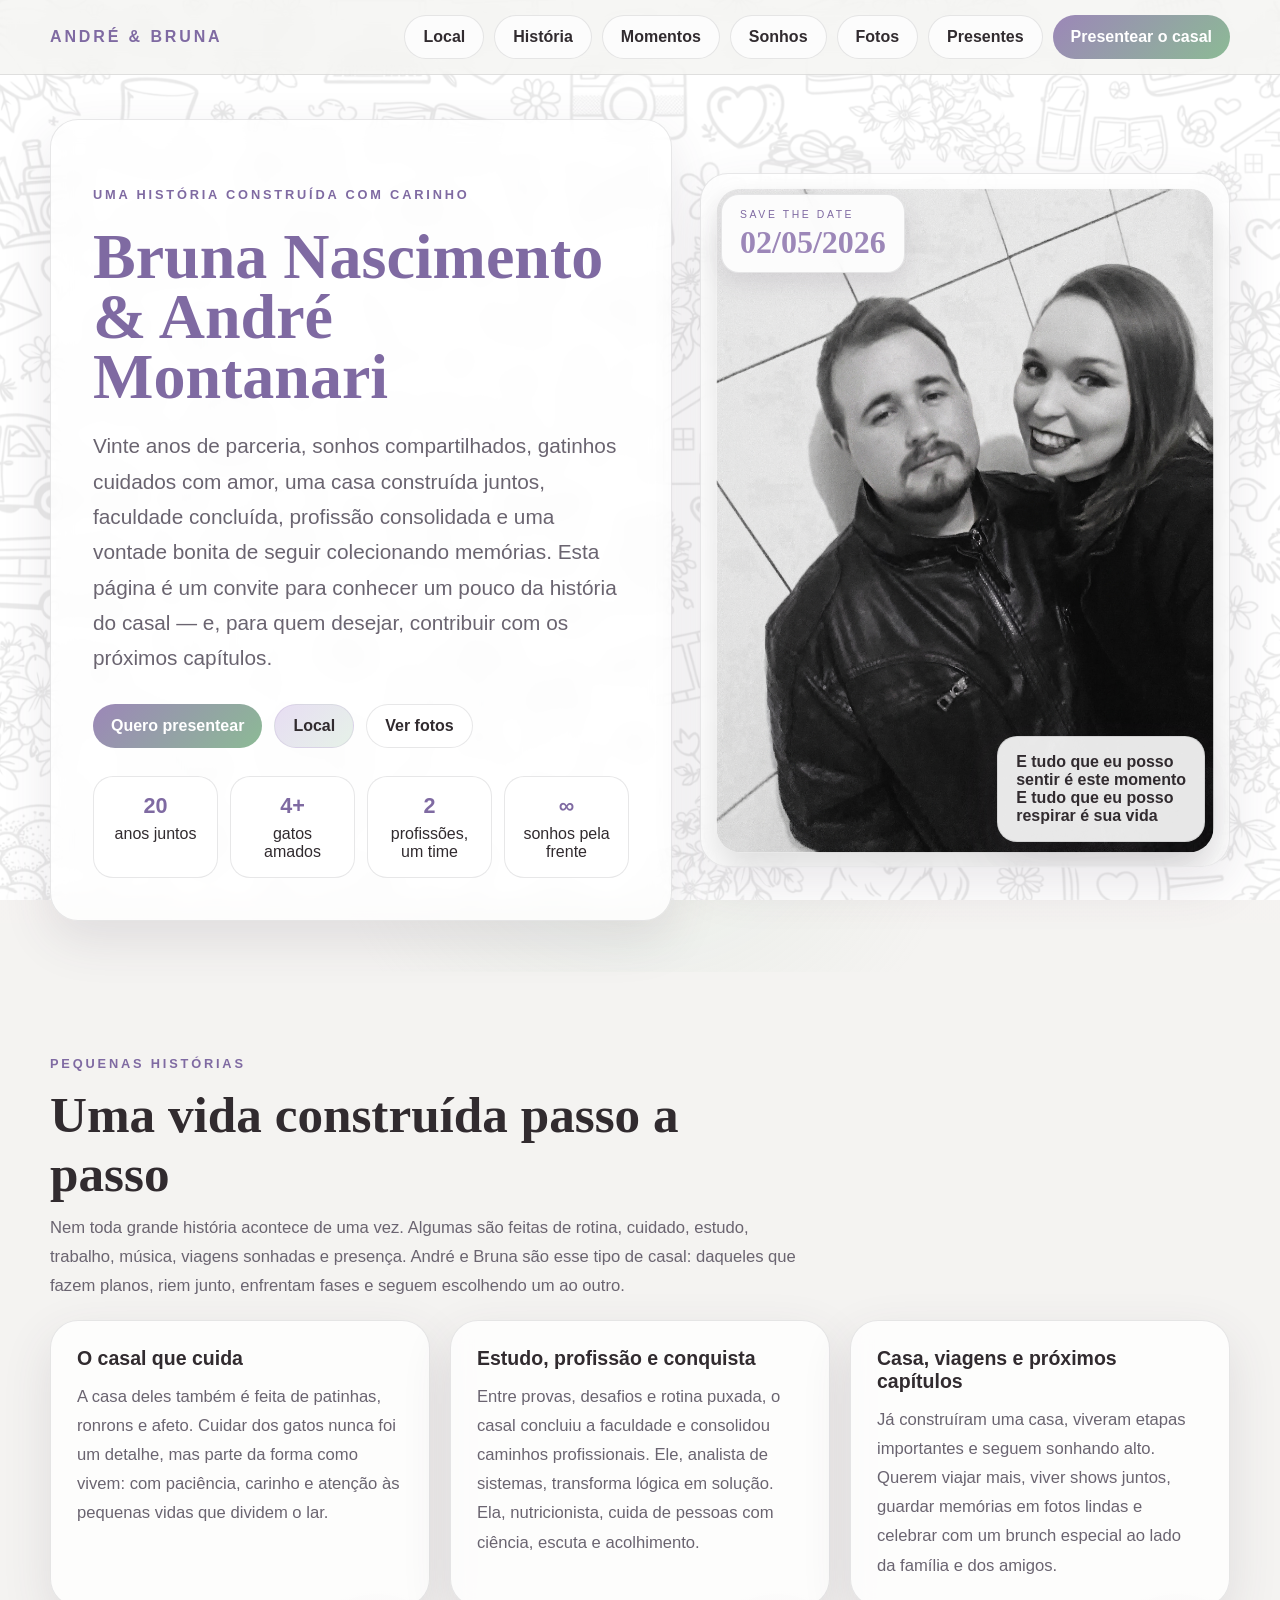
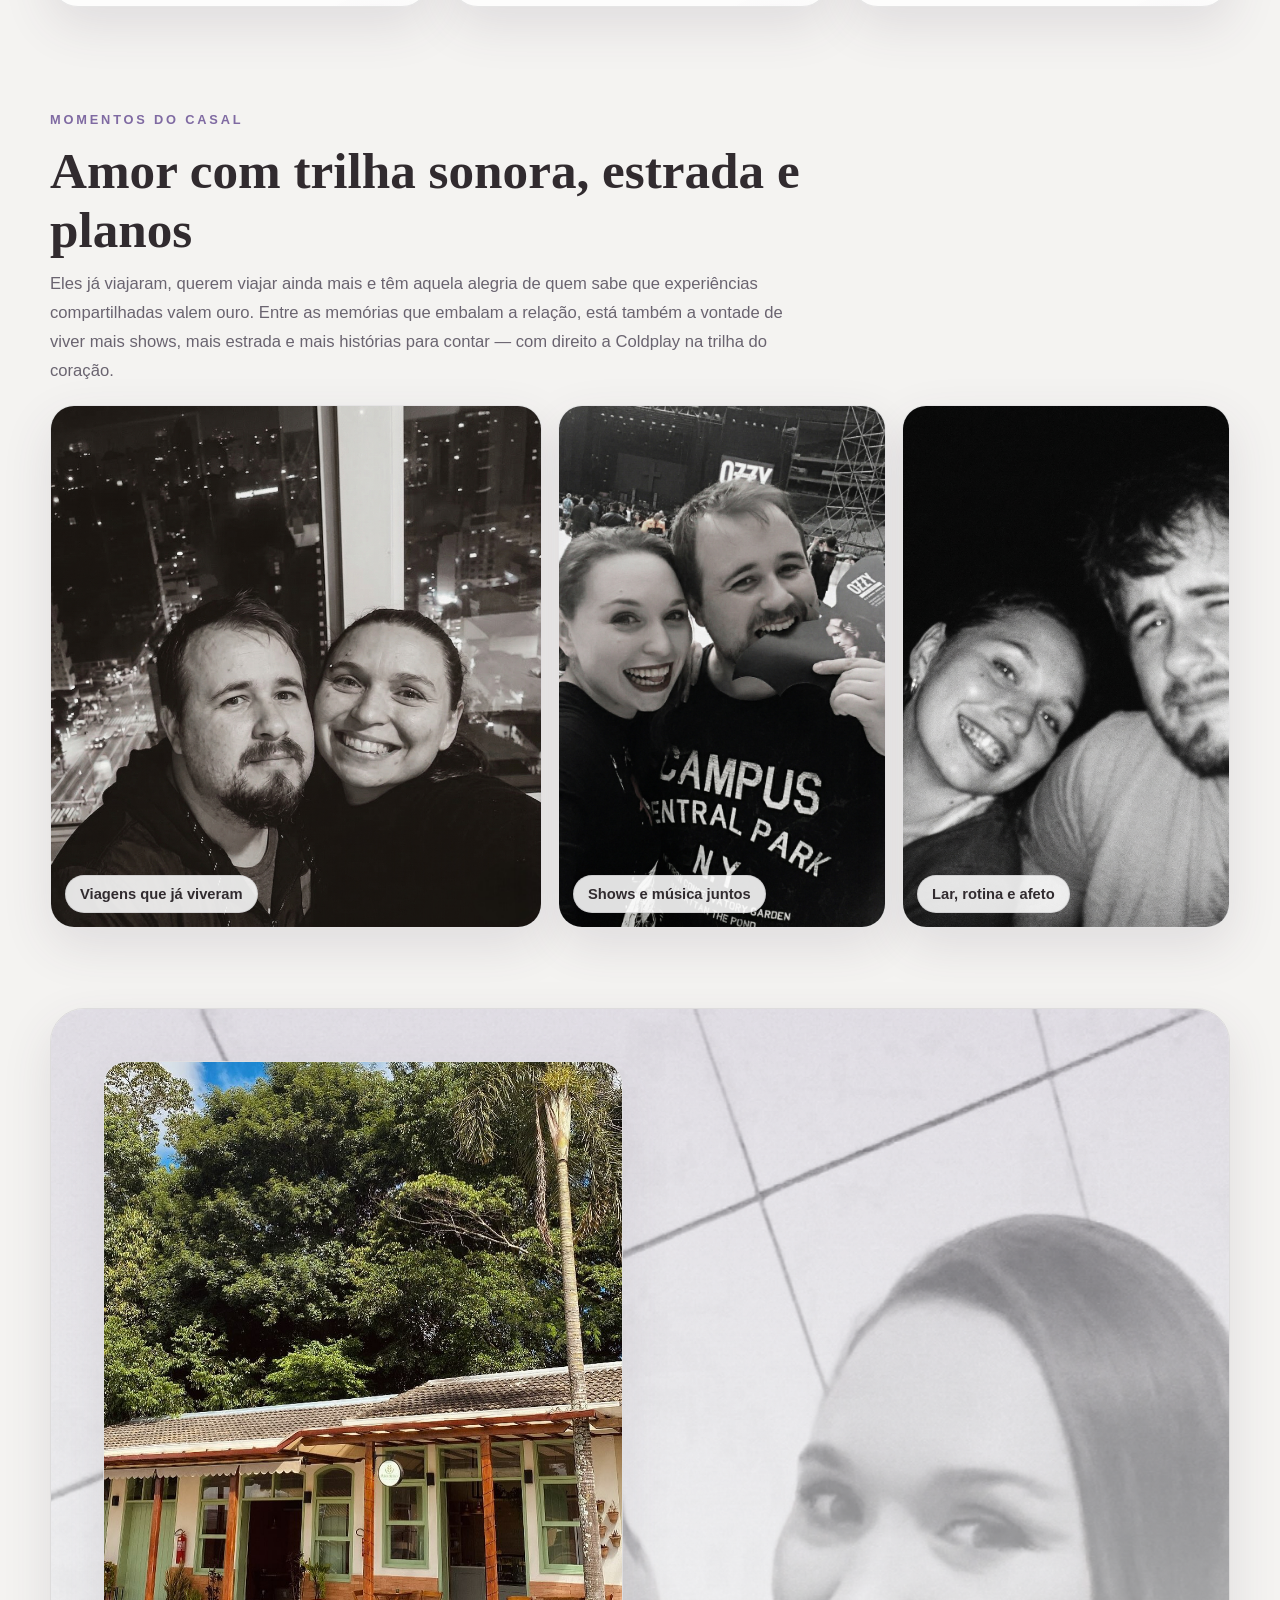
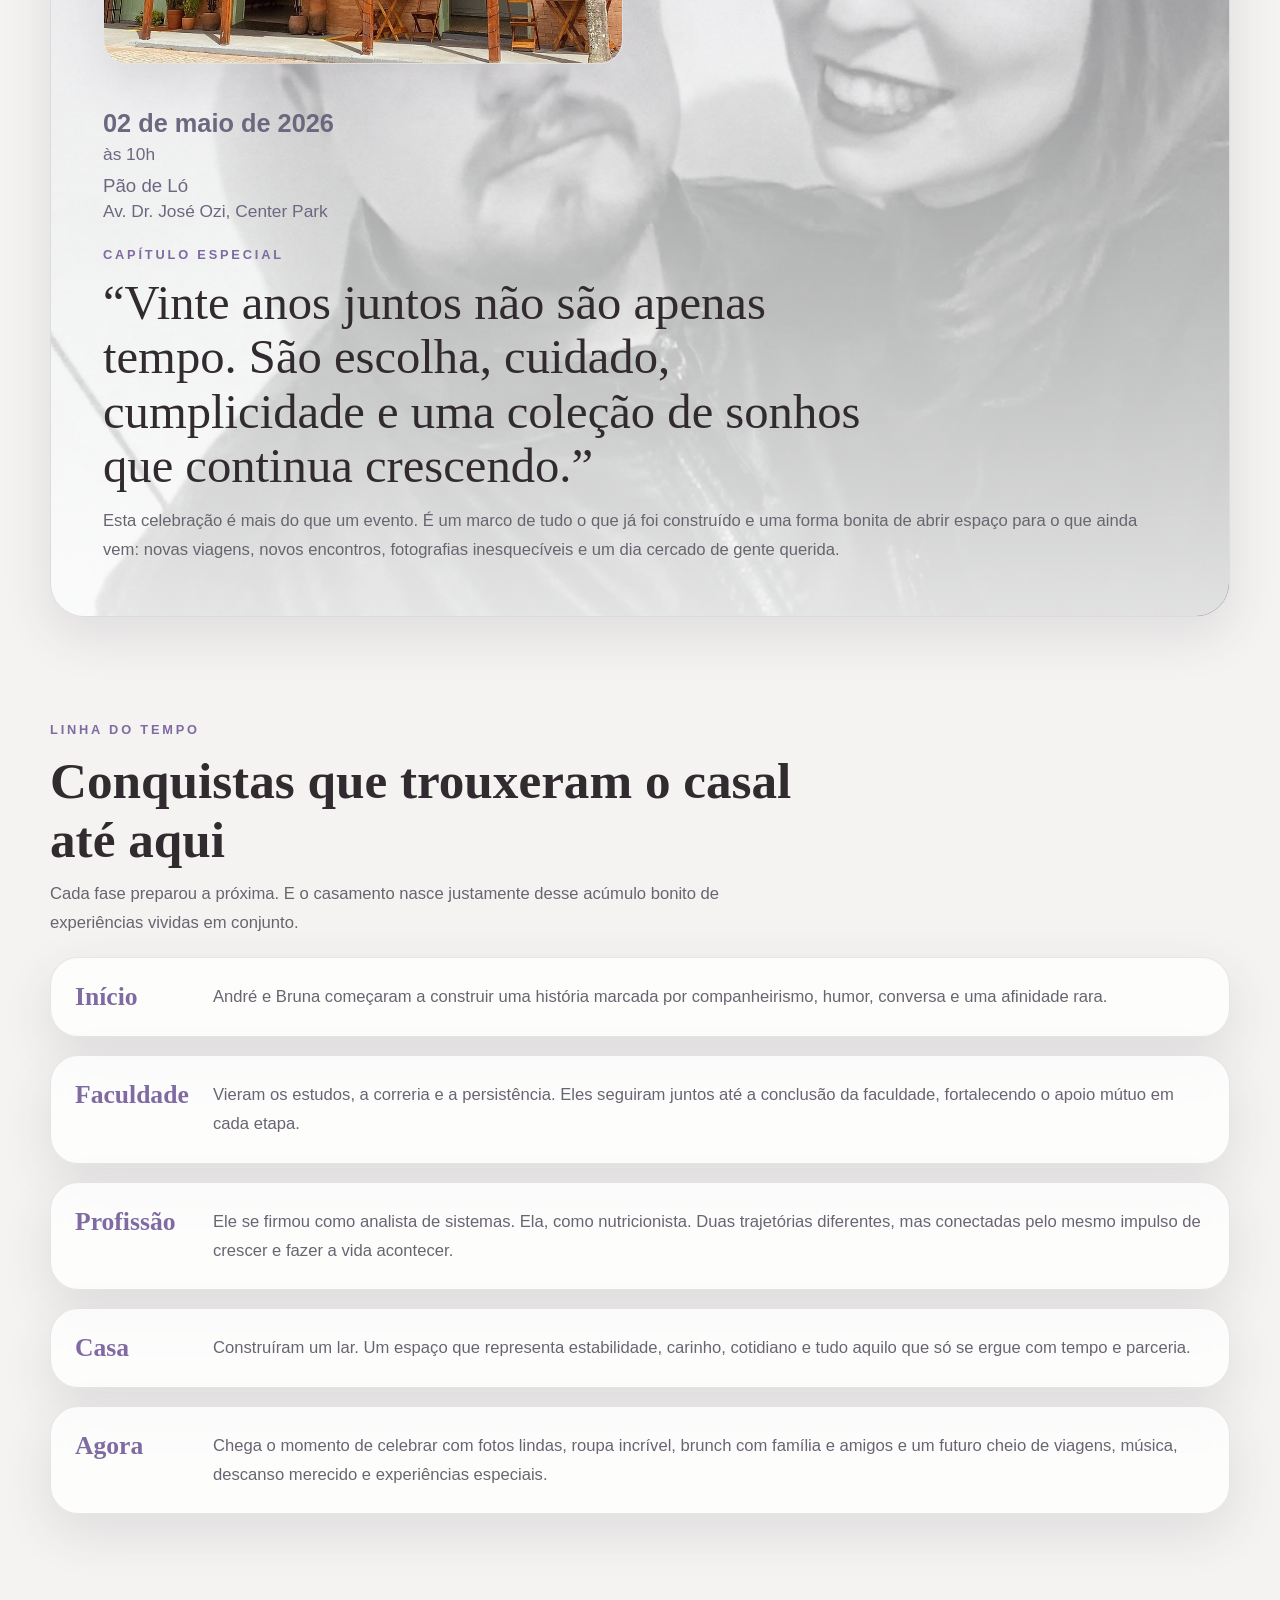
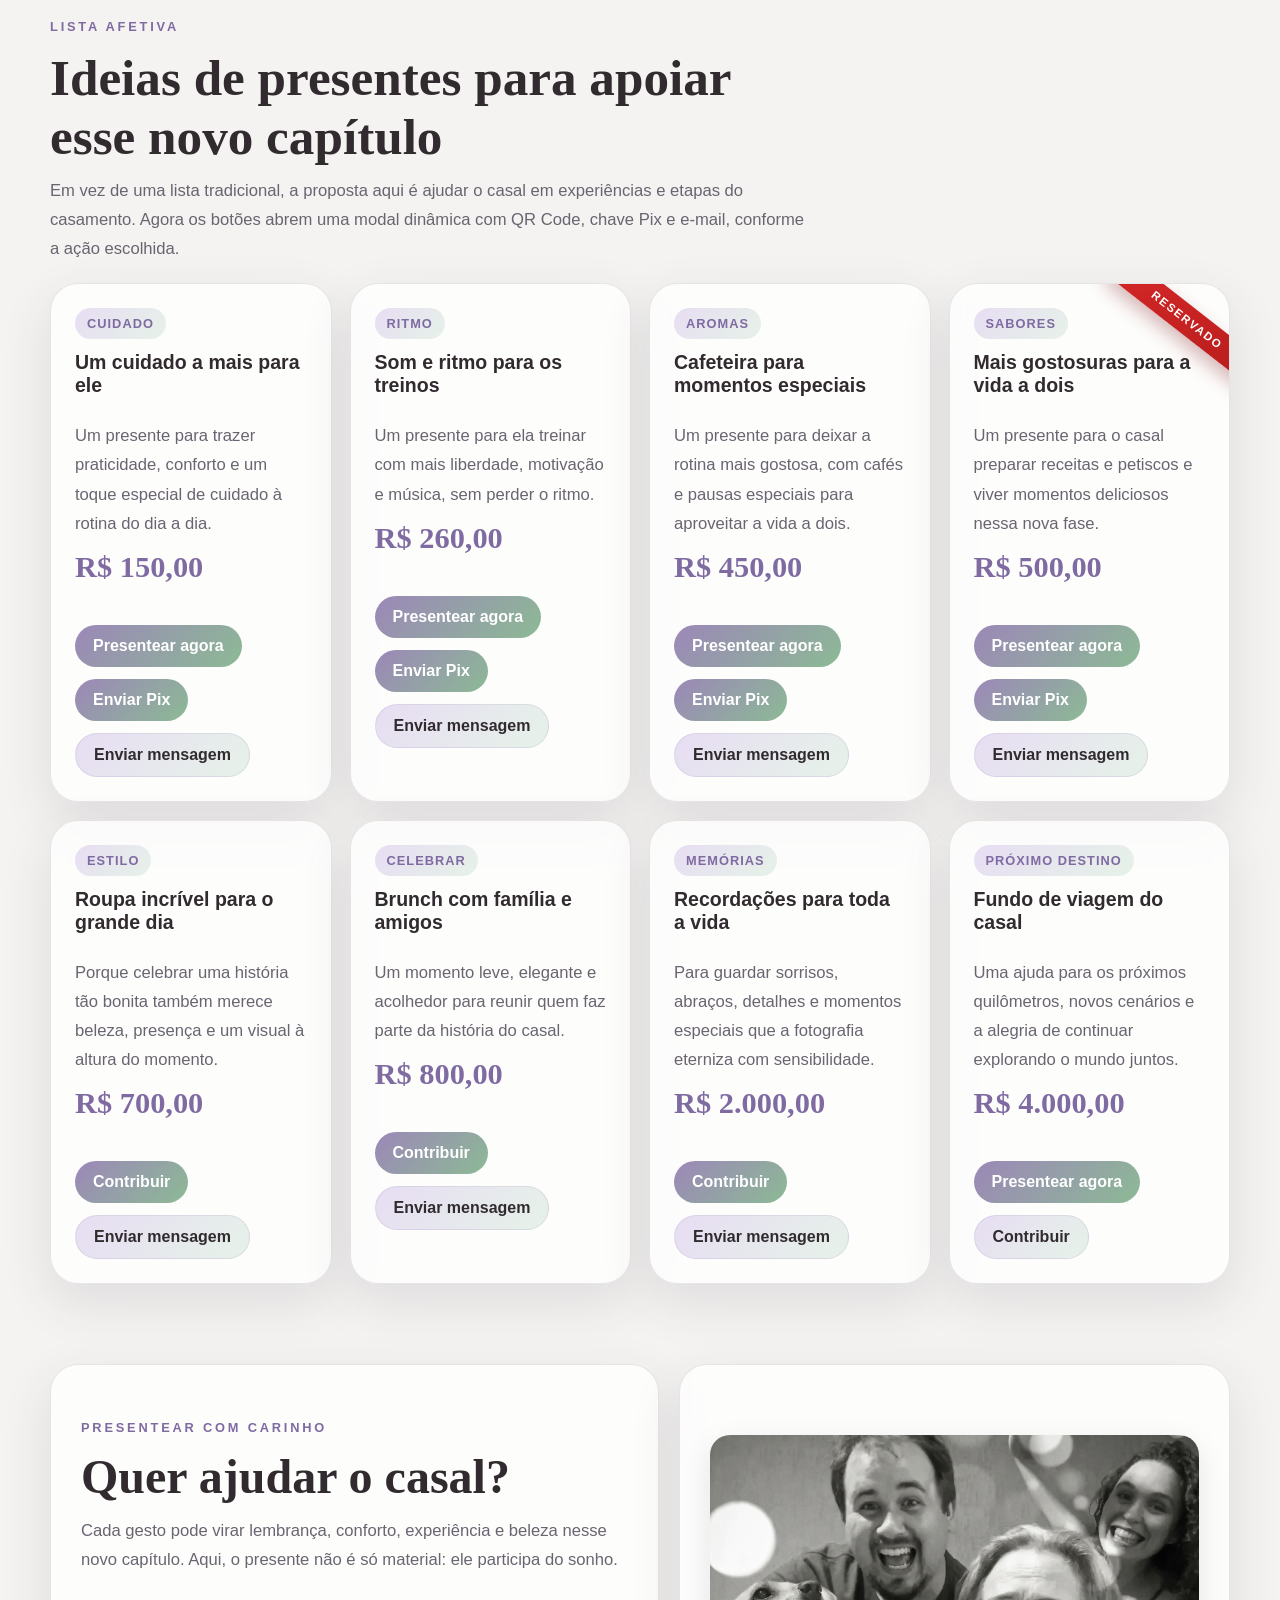
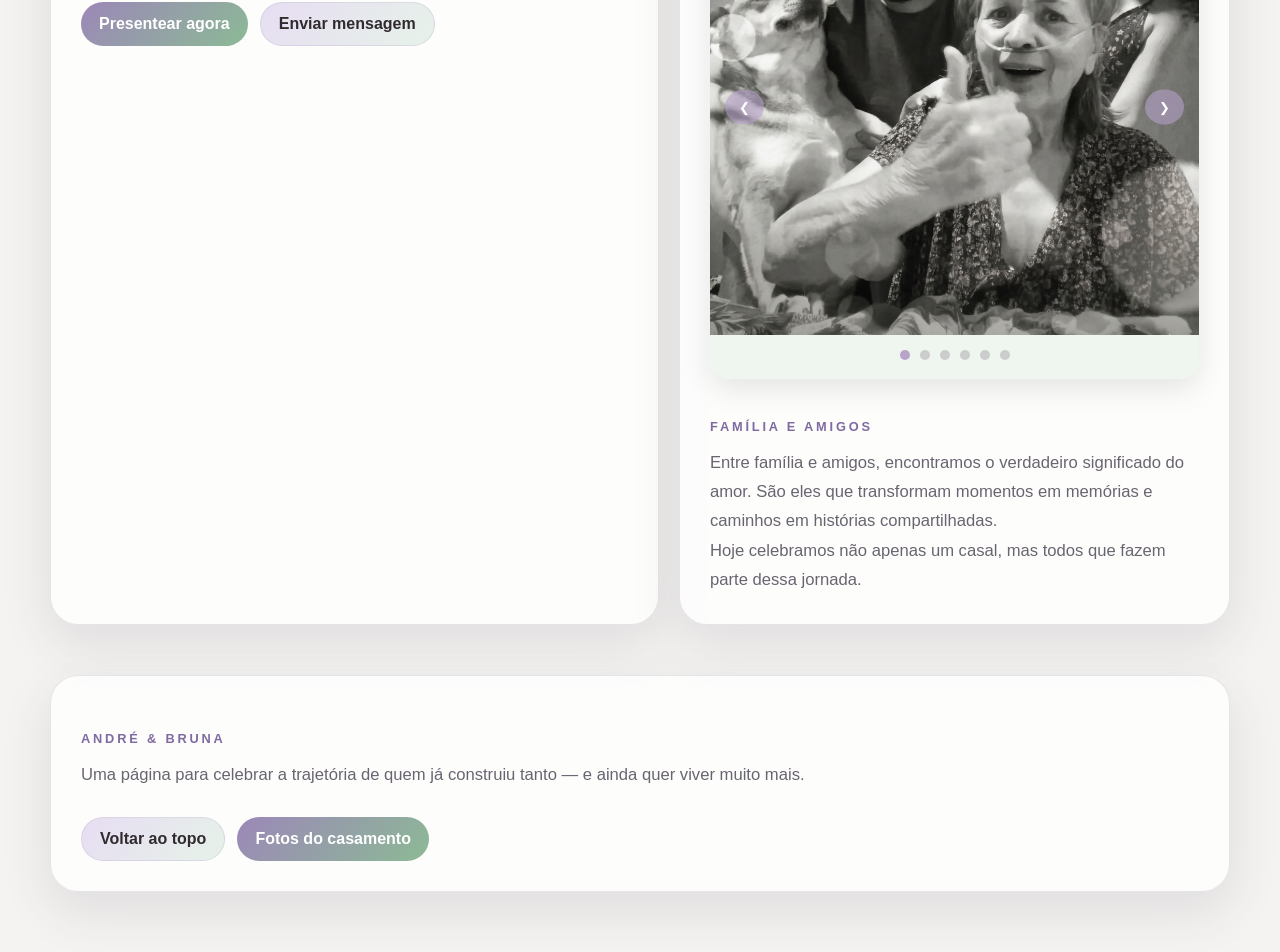
==== commit 014196b0: "Airfryer chosen MARIA JOSE" ====
--- a/index.html
+++ b/index.html
@@ -315,7 +315,7 @@
       </article>
 
       <article class="gift-card glass reveal is-reserved">
-        <!-- <div class="gift-ribbon">Reservado</div> -->
+        <div class="gift-ribbon">Reservado</div>
         <!-- Para liberar este item depois, remova: is-reserved e a div .gift-ribbon -->
 
         <div class="tag">Sabores</div>
--- a/style.css
+++ b/style.css
@@ -1046,3 +1046,31 @@
 .hero-photo-card {
     position: relative;
 }
+
+
+.gift-card {
+    position: relative;
+    overflow: hidden;
+}
+
+.gift-ribbon {
+    position: absolute;
+    top: 22px;
+    right: -48px;
+    z-index: 6;
+
+    width: 180px;
+    padding: 8px 0;
+
+    text-align: center;
+    text-transform: uppercase;
+    letter-spacing: 0.14em;
+    font-size: 0.72rem;
+    font-weight: 800;
+    color: #fff;
+
+    background: linear-gradient(135deg, #d62828, #b71c1c);
+    box-shadow: 0 8px 18px rgba(120, 0, 0, 0.28);
+
+    transform: rotate(38deg);
+}
